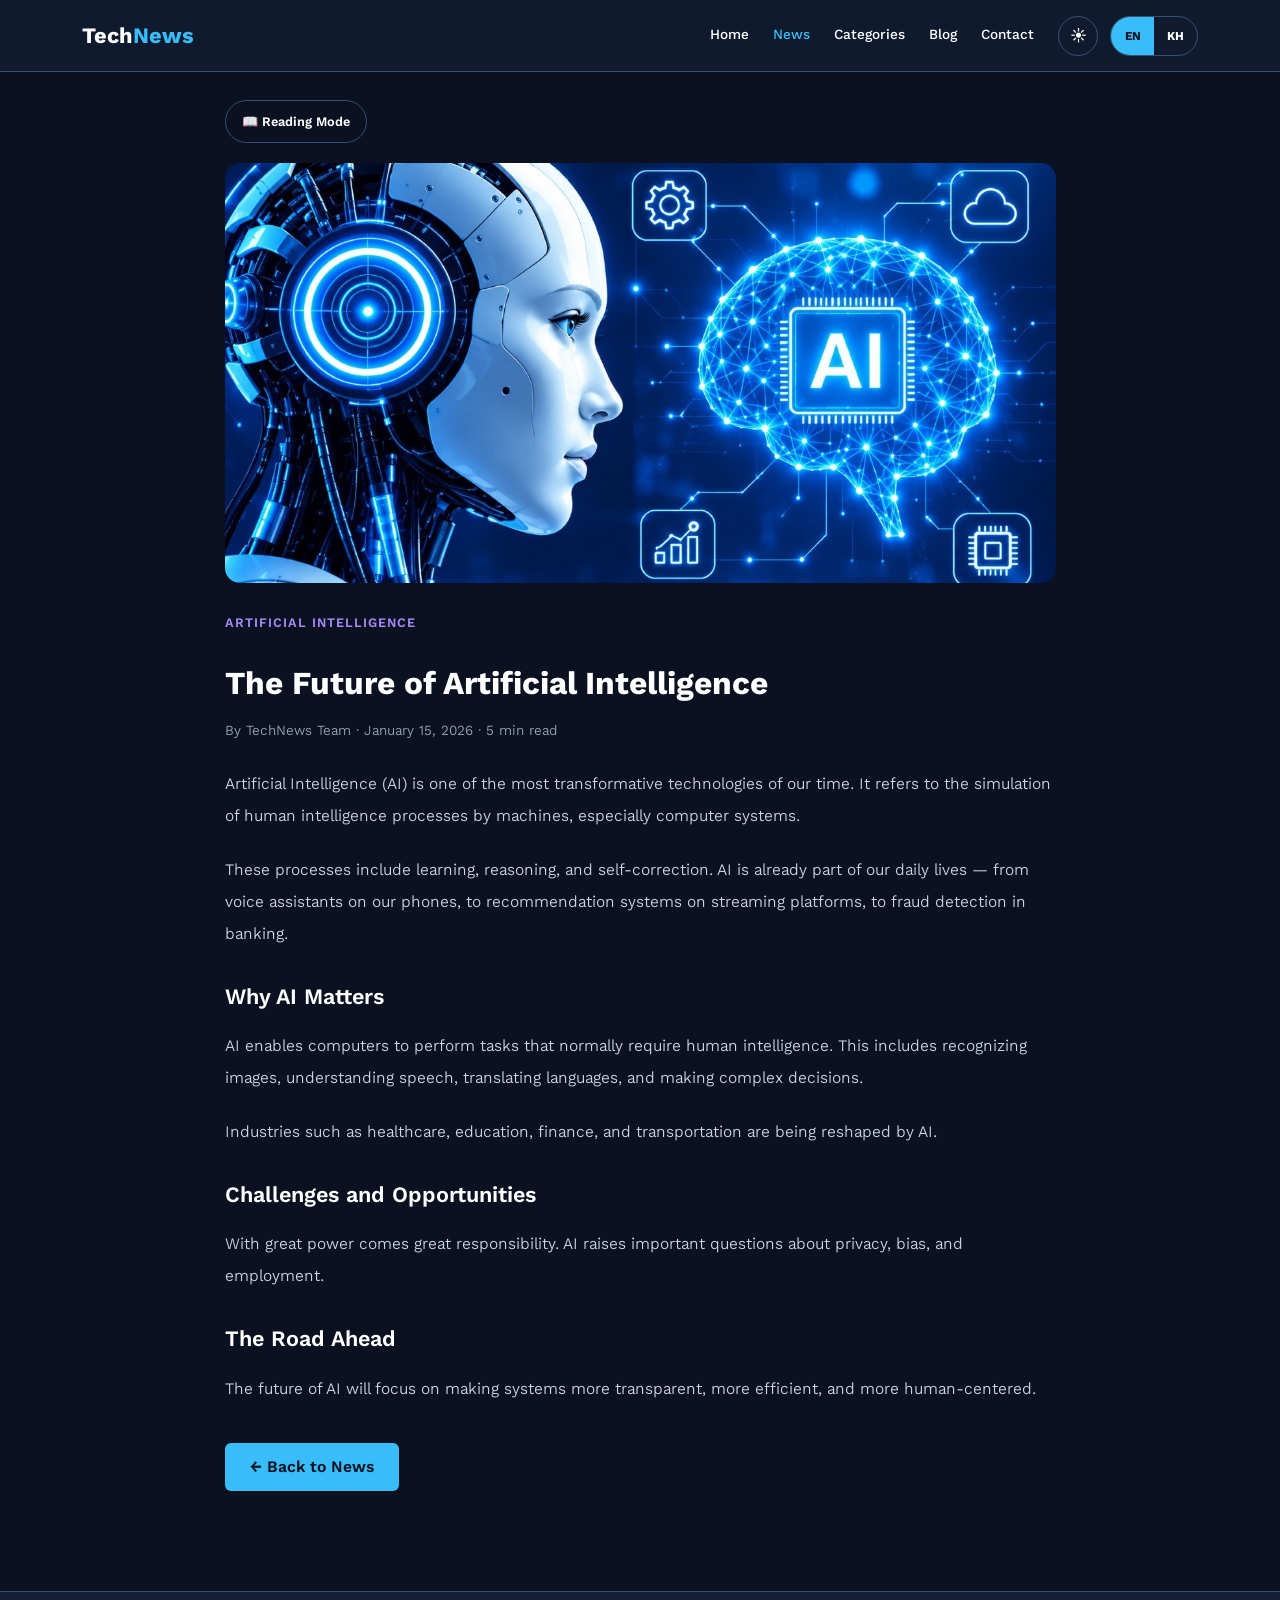
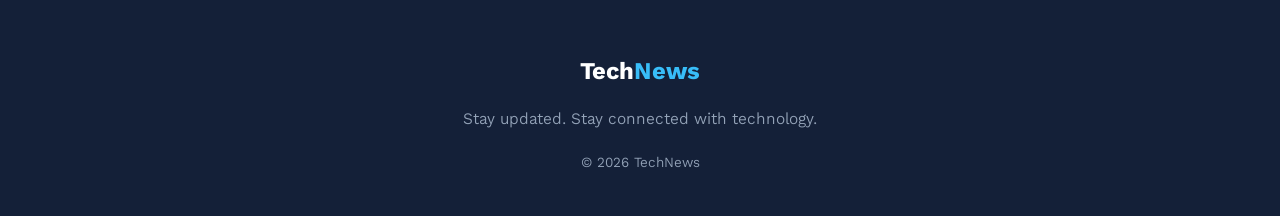
==== article.html @ d39707a6 "Add files via upload" ====
<!DOCTYPE html>
<html lang="en">

<head>
    <meta charset="UTF-8">
    <meta name="viewport" content="width=device-width, initial-scale=1.0">
    <title>TechNews - Article</title>

    <link href="https://cdn.jsdelivr.net/npm/bootstrap@5.3.3/dist/css/bootstrap.min.css" rel="stylesheet">

    <link rel="preconnect" href="https://fonts.googleapis.com">
    <link rel="preconnect" href="https://fonts.gstatic.com" crossorigin>
    <link 
        href="https://fonts.googleapis.com/css2?family=Inter:wght@400;500;600;700&family=Poppins:wght@300;400;500;600;700&family=Kantumruy+Pro:wght@400;500;600;700&display=swap"
        rel="stylesheet">

    <link rel="stylesheet" href="css/style.css">
</head>

<body>
    <script>
        (function () {
            try {
                if (localStorage.getItem("techpulse-theme") !== "light") {
                    document.body.classList.add("dark-mode");
                }
                var lang = localStorage.getItem("techpulse-lang") || "en";
                document.documentElement.lang = lang === "kh" ? "km" : "en";
                document.addEventListener("DOMContentLoaded", function () {
                    document.querySelectorAll("[data-en]").forEach(function (el) {
                        var t = lang === "kh" ? el.getAttribute("data-kh") : el.getAttribute("data-en");
                        if (t) el.textContent = t;
                    });
                    document.querySelectorAll(".lang-btn").forEach(function (btn) {
                        btn.classList.toggle("active", btn.getAttribute("data-lang") === lang);
                    });
                });
            } catch (e) {}
        })();
    </script>
<header>
        <nav class="navbar navbar-expand-lg navbar-dark fixed-top">
            <div class="container">
                <a class="navbar-brand" href="home%20page.html">Tech<span>News</span></a>
                <button class="navbar-toggler" type="button" data-bs-toggle="collapse" data-bs-target="#navbarNav">
                    <span class="navbar-toggler-icon"></span>
                </button>
                <div class="collapse navbar-collapse" id="navbarNav">
                    <ul class="navbar-nav ms-auto">
                        <li class="nav-item"><a class="nav-link" data-page="index" href="home%20page.html"><span data-en="Home"
                                    data-kh="ទំព័រដើម">Home</span></a></li>
                        <li class="nav-item"><a class="nav-link" data-page="news" href="news-page.html"><span data-en="News"
                                    data-kh="ព័ត៌មាន">News</span></a></li>
                        <li class="nav-item"><a class="nav-link" data-page="categories" href="categories-page.html"><span data-en="Categories"
                                    data-kh="ប្រភេទ">Categories</span></a></li>
                        <li class="nav-item"><a class="nav-link" data-page="blog" href="blog.html"><span data-en="Blog"
                                    data-kh="ប្លុក">Blog</span></a></li>
                        <li class="nav-item"><a class="nav-link" data-page="contact" href="contact-page.html"><span data-en="Contact"
                                    data-kh="ទំនាក់ទំនង">Contact</span></a></li>
                    </ul>
                    <button id="darkModeBtn" class="btn btn-outline-light ms-lg-3">🌙</button>
                    <div class="lang-toggle ms-lg-2" id="langToggle" role="group">
                        <button type="button" class="lang-btn" data-lang="en">EN</button>
                        <button type="button" class="lang-btn" data-lang="kh">KH</button>
                    </div>
                </div>
            </div>
        </nav>
    </header>

    <main>
        <section class="section page-section">
            <div class="container">
                <div class="row justify-content-center">
                    <div class="col-lg-9">

                        <button id="readingModeBtn" class="reading-mode-btn" type="button" data-en="📖 Reading Mode"
                            data-kh="📖 របៀបអាន">📖 Reading Mode</button>

                        <img id="articleImg" src="img/ai.png" alt="Article" class="article-img">

                        <span id="articleCategory" class="category">ARTIFICIAL INTELLIGENCE</span>

                        <h1 id="articleTitle" class="article-title">The Future of Artificial Intelligence</h1>

                        <p id="articleMeta" class="article-meta">By TechNews Team · January 2026 · 5 min read</p>

                        <div id="articleBody">
                            <p data-en="Loading article..." data-kh="កំពុងផ្ទុកអត្ថបទ...">Loading article...</p>
                        </div>

                        <a href="news-page.html" class="btn btn-primary mt-3" data-en="← Back to News"
                            data-kh="← ត្រឡប់ទៅព័ត៌មាន">← Back to News</a>

                    </div>
                </div>
            </div>
        </section>
    </main>

    <footer>
        <div class="container text-center">
            <h3 class="footer-logo">Tech<span>News</span></h3>
            <p><span data-en="Stay updated. Stay connected with technology."
                    data-kh="ទទួលព័ត៌មានថ្មីៗ។ ភ្ជាប់ទំនាក់ទំនងជាមួយបច្ចេកវិទ្យា។">Stay updated. Stay connected with
                    technology.</span></p>
            <p class="copyright"><span data-en="© 2026 TechNews" data-kh="© 2026 TechNews">© 2026 TechNews</span></p>
        </div>
    </footer>

    <script src="https://cdn.jsdelivr.net/npm/bootstrap@5.3.3/dist/js/bootstrap.bundle.min.js"></script>
    <script src="JS/script.js"></script>

    <script>
        const articles = {
            en: {
                ai: {
                    img: "img/ai.png",
                    category: "ARTIFICIAL INTELLIGENCE",
                    title: "The Future of Artificial Intelligence",
                    meta: "By TechNews Team · January 15, 2026 · 5 min read",
                    body: `
                <p>Artificial Intelligence (AI) is one of the most transformative technologies of our time. It refers to the simulation of human intelligence processes by machines, especially computer systems.</p>
                <p>These processes include learning, reasoning, and self-correction. AI is already part of our daily lives — from voice assistants on our phones, to recommendation systems on streaming platforms, to fraud detection in banking.</p>
                <h2>Why AI Matters</h2>
                <p>AI enables computers to perform tasks that normally require human intelligence. This includes recognizing images, understanding speech, translating languages, and making complex decisions.</p>
                <p>Industries such as healthcare, education, finance, and transportation are being reshaped by AI.</p>
                <h2>Challenges and Opportunities</h2>
                <p>With great power comes great responsibility. AI raises important questions about privacy, bias, and employment.</p>
                <h2>The Road Ahead</h2>
                <p>The future of AI will focus on making systems more transparent, more efficient, and more human-centered.</p>
            `
                },
                "ai-ml": {
                    img: "img/ai-robot.png",
                    category: "ARTIFICIAL INTELLIGENCE",
                    title: "Machine Learning Explained",
                    meta: "By TechNews Team · January 14, 2026 · 6 min read",
                    body: `
                <p>Machine Learning (ML) is a subset of AI that allows computers to learn from data without being explicitly programmed.</p>
                <h2>Types of Machine Learning</h2>
                <p><strong>Supervised Learning:</strong> The model is trained on labeled data.</p>
                <p><strong>Unsupervised Learning:</strong> The model finds patterns in unlabeled data.</p>
                <p><strong>Reinforcement Learning:</strong> The model learns by trial and error.</p>
                <h2>Real-World Applications</h2>
                <p>Netflix uses ML to recommend movies. Banks use it to detect fraud. Hospitals use it to analyze medical images.</p>
                <h2>The Future of Machine Learning</h2>
                <p>As data grows and computing power increases, machine learning will become even more powerful.</p>
            `
                },
                mobile: {
                    img: "img/smartphone.png",
                    category: "MOBILE TECHNOLOGY",
                    title: "New Trends in Smartphone Technology",
                    meta: "By TechNews Team · January 12, 2026 · 4 min read",
                    body: `
                <p>Smartphones have become an essential part of modern life. Every year, manufacturers introduce new features that change the way we communicate.</p>
                <h2>Camera Innovation</h2>
                <p>Modern smartphones now feature multi-lens cameras with computational photography.</p>
                <h2>Battery and Charging</h2>
                <p>Fast charging can now fill a phone to 50% in just 15 minutes.</p>
                <h2>Display Technology</h2>
                <p>Modern smartphones use OLED displays with high refresh rates for smoother scrolling.</p>
                <h2>What's Next for Smartphones?</h2>
                <p>The future of smartphones will focus on AI integration and new form factors.</p>
            `
                },
                "mobile-5g": {
                    img: "img/mobile-5g.png",
                    category: "MOBILE TECHNOLOGY",
                    title: "The Rise of 5G Connectivity",
                    meta: "By TechNews Team · January 11, 2026 · 5 min read",
                    body: `
                <p>5G is the fifth generation of mobile network technology. It promises faster speeds and lower latency.</p>
                <h2>How 5G Works</h2>
                <p>5G uses higher frequency radio waves than 4G, allowing more data to be transmitted faster.</p>
                <h2>Speed Comparison</h2>
                <p>5G can reach speeds up to 100 times faster than 4G.</p>
                <h2>Impact on Society</h2>
                <p>5G will enable autonomous vehicles, smart cities, and remote surgery.</p>
                <h2>Challenges and Future</h2>
                <p>Building 5G infrastructure is expensive, but coverage will continue to expand.</p>
            `
                },
                computers: {
                    img: "img/laptop.png",
                    category: "COMPUTERS",
                    title: "How Modern Computers Are Evolving",
                    meta: "By TechNews Team · January 10, 2026 · 6 min read",
                    body: `
                <p>Computers have come a long way since the first electronic machines. Today's computers are faster, smaller, and more powerful.</p>
                <h2>The Rise of Portable Computing</h2>
                <p>Ultrabooks, 2-in-1 devices, and tablets are becoming more popular.</p>
                <h2>Processors and Performance</h2>
                <p>Modern processors from Intel, AMD, and Apple are pushing the boundaries of performance.</p>
                <h2>Storage and Memory</h2>
                <p>Solid-state drives (SSDs) have replaced traditional hard drives in most computers.</p>
                <h2>The Future of Computers</h2>
                <p>We can expect more powerful ARM-based processors and better cloud integration.</p>
            `
                },
                programming: {
                    img: "img/computer-code.png",
                    category: "COMPUTERS",
                    title: "Programming Languages in 2026",
                    meta: "By TechNews Team · January 9, 2026 · 7 min read",
                    body: `
                <p>Programming languages are the foundation of all software. In 2026, developers have more choices than ever.</p>
                <h2>Python</h2>
                <p>Python remains the most popular language for AI, machine learning, and data science.</p>
                <h2>JavaScript</h2>
                <p>JavaScript powers the modern web, used both on the frontend and backend.</p>
                <h2>TypeScript</h2>
                <p>TypeScript adds static typing to JavaScript, helping developers catch errors early.</p>
                <h2>Rust and Go</h2>
                <p>Rust and Go are becoming popular for building fast, safe, and concurrent systems.</p>
                <h2>Which Language Should You Learn?</h2>
                <p>Start with Python if you are interested in AI. Choose JavaScript for web development.</p>
            `
                },
                security: {
                    img: "img/cybersecurity.png",
                    category: "CYBERSECURITY",
                    title: "Why Cybersecurity Is Important",
                    meta: "By TechNews Team · January 8, 2026 · 5 min read",
                    body: `
                <p>In today's digital world, cybersecurity is more important than ever. Every day, millions of cyber attacks target individuals and businesses.</p>
                <h2>Common Types of Cyber Threats</h2>
                <p><strong>Phishing:</strong> Emails that trick users into revealing passwords.</p>
                <p><strong>Ransomware:</strong> Malicious software that locks files until payment is made.</p>
                <p><strong>Malware:</strong> Software designed to damage or gain unauthorized access.</p>
                <h2>Simple Ways to Stay Safe Online</h2>
                <p><strong>Use strong passwords:</strong> Create unique passwords for each account.</p>
                <p><strong>Enable two-factor authentication:</strong> This adds an extra layer of security.</p>
                <p><strong>Keep software updated:</strong> Updates often include security patches.</p>
                <h2>The Bottom Line</h2>
                <p>By following these simple habits, you can significantly reduce your risk of cybercrime.</p>
            `
                },
                "security-privacy": {
                    img: "img/security-lock.png",
                    category: "CYBERSECURITY",
                    title: "Protecting Your Online Privacy",
                    meta: "By TechNews Team · January 7, 2026 · 6 min read",
                    body: `
                <p>Your personal information is valuable. Every time you go online, data about your activity is collected.</p>
                <h2>Use a VPN</h2>
                <p>A Virtual Private Network encrypts your internet traffic and hides your IP address.</p>
                <h2>Review Privacy Settings</h2>
                <p>Take time to review the privacy settings on your social media accounts and apps.</p>
                <h2>Use Strong, Unique Passwords</h2>
                <p>Never reuse passwords across multiple sites. Use a password manager.</p>
                <h2>Be Careful with Apps</h2>
                <p>Before installing an app, check what permissions it requests.</p>
                <h2>Stay Informed</h2>
                <p>Cybersecurity threats evolve constantly. Stay informed about new risks.</p>
            `
                }
            },
            kh: {
                ai: {
                    img: "img/ai.png",
                    category: "បញ្ញាសិប្បនិម្មិត",
                    title: "អនាគតនៃបញ្ញាសិប្បនិម្មិត",
                    meta: "ដោយក្រុម TechNews · មករា 15, 2026 · អាន 5 នាទី",
                    body: `
                <p>បញ្ញាសិប្បនិម្មិត (AI) គឺជាបច្ចេកវិទ្យាដ៏មានឥទ្ធិពលបំផុតមួយនៃសម័យរបស់យើង។ វាសំដៅលើការក្លែងធ្វើដំណើរការបញ្ញារបស់មនុស្សដោយម៉ាស៊ីន។</p>
                <p>ដំណើរការទាំងនេះរួមមានការរៀនសូត្រ ការវែកញែក និងការកែតម្រូវខ្លួនឯង។ AI គឺជាផ្នែកនៃជីវិតប្រចាំថ្ងៃរបស់យើងរួចទៅហើយ។</p>
                <h2>ហេតុអ្វី AI សំខាន់</h2>
                <p>AI អនុញ្ញាតឱ្យកុំព្យូទ័របំពេញភារកិច្ចដែលជាធម្មតាត្រូវការបញ្ញារបស់មនុស្ស។</p>
                <p>ឧស្សាហកម្មដូចជាសុខាភិបាល ការអប់រំ ហិរញ្ញវត្ថុ និងការដឹកជញ្ជូន កំពុងត្រូវបានផ្លាស់ប្តូរដោយ AI។</p>
                <h2>បញ្ហាប្រឈម និងឱកាស</h2>
                <p>ជាមួយនឹងអំណាចដ៏អស្ចារ្យ មកជាមួយនឹងការទទួលខុសត្រូវដ៏អស្ចារ្យ។ AI បង្កើតសំណួរអំពីឯកជនភាព និងការងារ។</p>
                <h2>ផ្លូវទៅមុខ</h2>
                <p>អនាគតនៃ AI នឹងផ្តោតលើការធ្វើឱ្យប្រព័ន្ធមានតម្លាភាព និងផ្តោតលើមនុស្ស។</p>
            `
                },
                "ai-ml": {
                    img: "img/ai-robot.png",
                    category: "បញ្ញាសិប្បនិម្មិត",
                    title: "ការពន្យល់អំពីការរៀនរបស់ម៉ាស៊ីន",
                    meta: "ដោយក្រុម TechNews · មករា 14, 2026 · អាន 6 នាទី",
                    body: `
                <p>ការរៀនរបស់ម៉ាស៊ីន (ML) គឺជាផ្នែកមួយនៃ AI ដែលអនុញ្ញាតឱ្យកុំព្យូទ័ររៀនពីទិន្នន័យដោយមិនចាំបាច់សរសេរកម្មវិធីច្បាស់លាស់។</p>
                <h2>ប្រភេទនៃការរៀនរបស់ម៉ាស៊ីន</h2>
                <p><strong>ការរៀនដោយគ្រូ:</strong> គំរូត្រូវបានបង្វឹកលើទិន្នន័យដែលមានស្លាក។</p>
                <p><strong>ការរៀនដោយគ្មានគ្រូ:</strong> គំរូរកឃើញគំរូក្នុងទិន្នន័យដែលគ្មានស្លាក។</p>
                <p><strong>ការរៀនដោយការពង្រឹង:</strong> គំរូរៀនដោយសាកល្បង និងកំហុស។</p>
                <h2>ការអនុវត្តជាក់ស្តែង</h2>
                <p>Netflix ប្រើ ML ដើម្បីណែនាំខ្សែភាពយន្ត។ ធនាគារប្រើវាដើម្បីរកឃើញការឆបោក។ មន្ទីរពេទ្យប្រើវាដើម្បីវិភាគរូបភាពវេជ្ជសាស្ត្រ។</p>
                <h2>អនាគតនៃការរៀនរបស់ម៉ាស៊ីន</h2>
                <p>នៅពេលទិន្នន័យកើនឡើង និងថាមពលកុំព្យូទ័រកើនឡើង ការរៀនរបស់ម៉ាស៊ីននឹងកាន់តែមានឥទ្ធិពល។</p>
            `
                },
                mobile: {
                    img: "img/smartphone.png",
                    category: "បច្ចេកវិទ្យាទូរស័ព្ទ",
                    title: "និន្នាការថ្មីក្នុងបច្ចេកវិទ្យាទូរស័ព្ទ",
                    meta: "ដោយក្រុម TechNews · មករា 12, 2026 · អាន 4 នាទី",
                    body: `
                <p>ទូរស័ព្ទបានក្លាយជាផ្នែកដ៏សំខាន់នៃជីវិតទំនើប។ ជារៀងរាល់ឆ្នាំ ក្រុមហ៊ុនផលិតបង្ហាញមុខងារថ្មីៗ។</p>
                <h2>ការច្នៃប្រឌិតកាមេរ៉ា</h2>
                <p>ទូរស័ព្ទទំនើបមានកាមេរ៉ាពហុកែវជាមួយការថតរូបបែបគណនា។</p>
                <h2>ថ្ម និងការសាកថ្ម</h2>
                <p>ការសាកថ្មលឿនអាចបំពេញថ្មដល់ 50% ក្នុងរយៈពេលត្រឹមតែ 15 នាទី។</p>
                <h2>បច្ចេកវិទ្យាអេក្រង់</h2>
                <p>ទូរស័ព្ទទំនើបប្រើអេក្រង់ OLED ជាមួយអត្រាធ្វើឱ្យស្រស់ខ្ពស់។</p>
                <h2>អ្វីទៀតសម្រាប់ទូរស័ព្ទ?</h2>
                <p>អនាគតនៃទូរស័ព្ទនឹងផ្តោតលើការរួមបញ្ចូល AI និងទម្រង់ថ្មី។</p>
            `
                },
                "mobile-5g": {
                    img: "img/mobile-5g.png",
                    category: "បច្ចេកវិទ្យាទូរស័ព្ទ",
                    title: "ការកើនឡើងនៃការតភ្ជាប់ 5G",
                    meta: "ដោយក្រុម TechNews · មករា 11, 2026 · អាន 5 នាទី",
                    body: `
                <p>5G គឺជាជំនាន់ទីប្រាំនៃបច្ចេកវិទ្យាបណ្តាញទូរស័ព្ទ។ វាសន្យាល្បឿនលឿនជាង និងការយឺតយ៉ាវទាបជាង។</p>
                <h2>របៀបដែល 5G ដំណើរការ</h2>
                <p>5G ប្រើរលកវិទ្យុដែលមានប្រេកង់ខ្ពស់ជាង 4G។</p>
                <h2>ការប្រៀបធៀបល្បឿន</h2>
                <p>5G អាចឈានដល់ល្បឿនលឿនជាង 4G ដល់ទៅ 100 ដង។</p>
                <h2>ផលប៉ះពាល់លើសង្គម</h2>
                <p>5G នឹងបើកដំណើរការបច្ចេកវិទ្យាថ្មីៗដូចជារថយន្តស្វ័យប្រវត្តិ និងទីក្រុងឆ្លាតវៃ។</p>
                <h2>បញ្ហាប្រឈម និងអនាគត</h2>
                <p>ការសាងសង់ហេដ្ឋារចនាសម្ព័ន្ធ 5G មានតម្លៃថ្លៃ ប៉ុន្តែការគ្របដណ្តប់នឹងបន្តពង្រីក។</p>
            `
                },
                computers: {
                    img: "img/laptop.png",
                    category: "កុំព្យូទ័រ",
                    title: "របៀបដែលកុំព្យូទ័រទំនើបកំពុងវិវត្ត",
                    meta: "ដោយក្រុម TechNews · មករា 10, 2026 · អាន 6 នាទី",
                    body: `
                <p>កុំព្យូទ័របានវិវត្តយ៉ាងខ្លាំងចាប់តាំងពីម៉ាស៊ីនអេឡិចត្រូនិចដំបូង។ កុំព្យូទ័រសព្វថ្ងៃលឿនជាង តូចជាង និងមានឥទ្ធិពលជាង។</p>
                <h2>ការកើនឡើងនៃកុំព្យូទ័រចល័ត</h2>
                <p>Ultrabooks ឧបករណ៍ 2-in-1 និង tablet កំពុងពេញនិយមជាង។</p>
                <h2>ដំណើរការ និងប្រសិទ្ធភាព</h2>
                <p>ដំណើរការទំនើបពី Intel, AMD និង Apple កំពុងជំរុញព្រំដែននៃប្រសិទ្ធភាព។</p>
                <h2>ឧបករណ៍ផ្ទុក និងអង្គចងចាំ</h2>
                <p>SSD បានជំនួសដ្រាយរឹងប្រពៃណីនៅក្នុងកុំព្យូទ័រទំនើបភាគច្រើន។</p>
                <h2>អនាគតនៃកុំព្យូទ័រ</h2>
                <p>យើងអាចរំពឹងថានឹងឃើញដំណើរការ ARM ដែលមានឥទ្ធិពលជាង និងការរួមបញ្ចូល cloud កាន់តែប្រសើរ។</p>
            `
                },
                programming: {
                    img: "img/computer-code.png",
                    category: "កុំព្យូទ័រ",
                    title: "ភាសាសរសេរកម្មវិធីក្នុងឆ្នាំ 2026",
                    meta: "ដោយក្រុម TechNews · មករា 9, 2026 · អាន 7 នាទី",
                    body: `
                <p>ភាសាសរសេរកម្មវិធីគឺជាគ្រឹះនៃកម្មវិធីទាំងអស់។ ក្នុងឆ្នាំ 2026 អ្នកអភិវឌ្ឍន៍មានជម្រើសច្រើនជាងពេលណាៗទាំងអស់។</p>
                <h2>Python</h2>
                <p>Python នៅតែជាភាសាពេញនិយមបំផុតសម្រាប់ AI ការរៀនរបស់ម៉ាស៊ីន និងវិទ្យាសាស្ត្រទិន្នន័យ។</p>
                <h2>JavaScript</h2>
                <p>JavaScript គ្រប់គ្រងគេហទំព័រទំនើប ដោយប្រើទាំង frontend និង backend។</p>
                <h2>TypeScript</h2>
                <p>TypeScript បន្ថែមការវាយអក្សរឋិតិវន្តទៅ JavaScript ដោយជួយអ្នកអភិវឌ្ឍន៍ចាប់កំហុសបានលឿន។</p>
                <h2>Rust និង Go</h2>
                <p>Rust និង Go កំពុងពេញនិយមសម្រាប់ការសាងសង់ប្រព័ន្ធលឿន សុវត្ថិភាព និងព្រមព្រៀងគ្នា។</p>
                <h2>តើអ្នកគួររៀនភាសាណា?</h2>
                <p>ចាប់ផ្តើមជាមួយ Python ប្រសិនបើអ្នកចាប់អារម្មណ៍លើ AI។ ជ្រើស JavaScript សម្រាប់ការអភិវឌ្ឍន៍គេហទំព័រ។</p>
            `
                },
                security: {
                    img: "img/cybersecurity.png",
                    category: "សន្តិសុខអនឡាញ",
                    title: "ហេតុអ្វីបានជាសន្តិសុខអនឡាញសំខាន់",
                    meta: "ដោយក្រុម TechNews · មករា 8, 2026 · អាន 5 នាទី",
                    body: `
                <p>នៅក្នុងពិភពឌីជីថលសព្វថ្ងៃ សន្តិសុខអនឡាញសំខាន់ជាងពេលណាៗទាំងអស់។ ជារៀងរាល់ថ្ងៃ ការវាយប្រហារតាមអ៊ីនធឺណិតរាប់លានប្រភេទកំពុងកើតឡើង។</p>
                <h2>ប្រភេទនៃការគំរាមកំហែងអនឡាញ</h2>
                <p><strong>Phishing:</strong> អ៊ីមែលដែលបញ្ឆោតអ្នកប្រើប្រាស់ឱ្យបង្ហាញពាក្យសម្ងាត់។</p>
                <p><strong>Ransomware:</strong> កម្មវិធីព្យាបាទដែលចាក់សោឯកសាររហូតដល់មានការបង់ប្រាក់។</p>
                <p><strong>Malware:</strong> កម្មវិធីដែលរចនាឡើងដើម្បីបំផ្លាញ ឬចូលប្រើដោយគ្មានការអនុញ្ញាត។</p>
                <h2>វិធីសាមញ្ញក្នុងការរក្សាសុវត្ថិភាព</h2>
                <p><strong>ប្រើពាក្យសម្ងាត់រឹងមាំ:</strong> បង្កើតពាក្យសម្ងាត់ពិសេសសម្រាប់គណនីនីមួយៗ។</p>
                <p><strong>បើកការផ្ទៀងផ្ទាត់ពីរជាន់:</strong> នេះបន្ថែមស្រទាប់សុវត្ថិភាពបន្ថែម។</p>
                <p><strong>ធ្វើបច្ចុប្បន្នភាពកម្មវិធី:</strong> ការធ្វើបច្ចុប្បន្នភាពជាញឹកញាប់រួមមានបំណះសុវត្ថិភាព។</p>
                <h2>សេចក្តីសន្និដ្ឋាន</h2>
                <p>ដោយអនុវត្តតាមទម្លាប់សាមញ្ញទាំងនេះ អ្នកអាចកាត់បន្ថយហានិភ័យនៃឧក្រិដ្ឋកម្មអនឡាញបានយ៉ាងច្រើន។</p>
            `
                },
                "security-privacy": {
                    img: "img/security-lock.png",
                    category: "សន្តិសុខអនឡាញ",
                    title: "ការការពារឯកជនភាពអនឡាញរបស់អ្នក",
                    meta: "ដោយក្រុម TechNews · មករា 7, 2026 · អាន 6 នាទី",
                    body: `
                <p>ព័ត៌មានផ្ទាល់ខ្លួនរបស់អ្នកមានតម្លៃ។ រាល់ពេលអ្នកចូលអនឡាញ ទិន្នន័យអំពីសកម្មភាពរបស់អ្នកត្រូវបានប្រមូល។</p>
                <h2>ប្រើ VPN</h2>
                <p>VPN អ៊ិនគ្រីបចរាចរណ៍អ៊ីនធឺណិតរបស់អ្នក និងលាក់អាសយដ្ឋាន IP របស់អ្នក។</p>
                <h2>ពិនិត្យការកំណត់ឯកជនភាព</h2>
                <p>ចំណាយពេលពិនិត្យការកំណត់ឯកជនភាពនៅលើគណនីបណ្តាញសង្គម និងកម្មវិធីរបស់អ្នក។</p>
                <h2>ប្រើពាក្យសម្ងាត់រឹងមាំ និងពិសេស</h2>
                <p>កុំប្រើពាក្យសម្ងាត់ដដែលៗនៅលើគេហទំព័រច្រើន។ ប្រើកម្មវិធីគ្រប់គ្រងពាក្យសម្ងាត់។</p>
                <h2>ប្រយ័ត្នជាមួយកម្មវិធី</h2>
                <p>មុនពេលដំឡើងកម្មវិធី សូមពិនិត្យមើលថាតើវាស្នើសុំការអនុញ្ញាតអ្វីខ្លះ។</p>
                <h2>រក្សាព័ត៌មានឱ្យទាន់សម័យ</h2>
                <p>ការគំរាមកំហែងអនឡាញវិវត្តជាប្រចាំ។ រក្សាព័ត៌មានអំពីហានិភ័យថ្មីៗ។</p>
            `
                }
            }
        };

        const params = new URLSearchParams(window.location.search);
        const id = params.get("id") || "ai";

        function loadArticle() {
            const lang = localStorage.getItem("techpulse-lang") || "en";
            const langArticles = articles[lang] || articles["en"];
            const article = langArticles[id] || langArticles["ai"];

            document.getElementById("articleImg").src = article.img;
            document.getElementById("articleImg").alt = article.title;
            document.getElementById("articleCategory").textContent = article.category;
            document.getElementById("articleTitle").textContent = article.title;
            document.getElementById("articleMeta").textContent = article.meta;
            document.getElementById("articleBody").innerHTML = article.body;

            document.title = "TechNews - " + article.title;
        }

        loadArticle();

        document.querySelectorAll(".lang-btn").forEach((btn) => {
            btn.addEventListener("click", () => {
                setTimeout(loadArticle, 50);
            });
        });
    </script>

</body>

</html>
---- css/style.css ----
:root {
    --bg-body: #f8fafc;
    --bg-nav: #ffffff;
    --bg-section-alt: #eef2f8;
    --bg-card: #ffffff;
    --bg-card-hover: #f1f5fb;

    --text-heading: #0f172a;
    --text-body: #334155;
    --text-muted: #64748b;

    --accent: #2563eb;
    --accent-strong: #1d4ed8;

    --secondary: #7c3aed;
    --secondary-strong: #6d28d9;

    --border: #dce3ee;

    --on-accent: #ffffff;

    --hero-text: #0f172a;
    --hero-accent: #2563eb;
    --hero-subtext: #334155;
    --stat-number: #0f172a;
    --stat-accent: #2563eb;
    --stat-label: #64748b;

    --header-height: 72px;
}

body.dark-mode {
    --bg-body: #0b1120;
    --bg-nav: #101a2e;
    --bg-section-alt: #142038;
    --bg-card: #203452;
    --bg-card-hover: #294263;

    --text-heading: #ffffff;
    --text-body: #cbd5e1;
    --text-muted: #94a3b8;

    --accent: #38bdf8;
    --accent-strong: #7dd3fc;

    --secondary: #a78bfa;
    --secondary-strong: #c4b5fd;

    --border: #385070;

    --on-accent: #0b1120;

    --hero-text: #ffffff;
    --hero-accent: #3b82f6;
    --hero-subtext: #cbd5e1;
    --stat-number: #ffffff;
    --stat-accent: #3b82f6;
    --stat-label: #94a3b8;
}

* {
    margin: 0;
    padding: 0;
    box-sizing: border-box;
}

html {
    scroll-behavior: smooth;
    overflow-y: scroll;
}

body {
    font-family: 'Kantumruy Pro', 'Inter', sans-serif;
    background: var(--bg-body);
    color: var(--text-body);
    line-height: 1.8;
}

h1, h2, h3, h4, h5, h6,
.navbar-brand,
.section-title h2,
.about-title,
.article-title,
.footer-logo,
.blog-title,
.blog-body h2,
.interactive-title {
    font-family: 'Kantumruy Pro', 'Poppins', sans-serif;
    line-height: 1.6;
}

a {
    text-decoration: none;
}

section {
    overflow: hidden;
}

/* ===== FIXED HEADER — same height on EVERY page ===== */
.navbar {
    background: var(--bg-nav);
    border-bottom: 1px solid var(--border);
    height: var(--header-height) !important;
    min-height: var(--header-height) !important;
    max-height: var(--header-height) !important;
    padding: 0 !important;
    margin: 0 !important;
    top: 0;
    left: 0;
    right: 0;
    width: 100%;
    z-index: 1030;
    display: flex !important;
    align-items: center !important;
}

.navbar > .container {
    height: var(--header-height) !important;
    min-height: var(--header-height) !important;
    max-height: var(--header-height) !important;
    display: flex !important;
    align-items: center !important;
    flex-wrap: nowrap !important;
    padding-top: 0 !important;
    padding-bottom: 0 !important;
}

.navbar-brand {
    font-size: 22px;
    font-weight: 700;
    color: var(--text-heading) !important;
    font-family: 'Kantumruy Pro', 'Poppins', sans-serif;
    line-height: 1 !important;
    margin: 0 !important;
    padding: 0 !important;
    white-space: nowrap;
    flex-shrink: 0;
}

.navbar-brand span,
.footer-logo span {
    color: var(--accent);
}

.navbar-toggler {
    border: 1px solid var(--border);
    padding: 4px 8px;
    height: 38px;
    width: 42px;
    margin: 0 !important;
    display: flex;
    align-items: center;
    justify-content: center;
    flex-shrink: 0;
}

.navbar-toggler:focus {
    box-shadow: none;
}

.navbar-toggler-icon {
    filter: invert(1) brightness(0.3);
    width: 1.1em;
    height: 1.1em;
}

body.dark-mode .navbar-toggler-icon {
    filter: none;
}

@media (min-width: 992px) {
    .navbar-collapse {
        display: flex !important;
        flex-grow: 1;
        align-items: center !important;
        height: var(--header-height) !important;
        overflow: hidden;
    }

    .navbar-nav {
        display: flex !important;
        flex-direction: row !important;
        align-items: center !important;
        height: 100%;
        margin: 0;
    }

    .navbar-nav .nav-item {
        display: flex;
        align-items: center;
        height: 100%;
    }

    .navbar-nav .nav-link {
        display: flex !important;
        align-items: center !important;
        height: 100% !important;
        color: var(--text-heading) !important;
        margin: 0 !important;
        padding: 0 12px !important;
        line-height: 1.2 !important;
        white-space: nowrap !important;
        font-size: 14px !important;
        font-weight: 500;
        transition: color 0.2s ease;
    }

    .navbar-nav .nav-link:hover,
    .navbar-nav .nav-link.active {
        color: var(--accent) !important;
    }

    .navbar-collapse > #darkModeBtn,
    .navbar-collapse > .lang-toggle {
        margin-top: 0 !important;
        margin-bottom: 0 !important;
        margin-left: 12px !important;
        flex-shrink: 0;
    }
}

.page-section {
    padding-top: calc(var(--header-height) + 40px);
}

.hero {
    min-height: 100vh;
    display: flex;
    align-items: center;
    justify-content: center;
    text-align: center;
    padding-top: var(--header-height);

    background:
        linear-gradient(rgba(248, 250, 252, 0.92),
            rgba(248, 250, 252, 0.97)),
        url("../img/ai.png");

    background-size: cover;
    background-position: center;
}

body.dark-mode .hero {
    background:
        linear-gradient(rgba(11, 17, 32, 0.92),
            rgba(11, 17, 32, 0.97)),
        url("../img/ai.png");
}

.hero-small {
    display: inline-block;
    color: var(--hero-accent);
    font-size: 12px;
    font-weight: 600;
    letter-spacing: 2px;
    text-transform: uppercase;
    border: 1px solid var(--hero-accent);
    border-radius: 999px;
    padding: 8px 18px;
    margin-bottom: 30px;
    background: transparent;
}

body.dark-mode .hero-small {
    background: rgba(56, 189, 248, 0.08);
    border-color: rgba(56, 189, 248, 0.4);
    color: #38bdf8;
}

.hero h1 {
    font-size: 64px;
    font-weight: 700;
    line-height: 1.15;
    margin: 20px 0;
    color: var(--hero-text);
    max-width: 900px;
    margin-left: auto;
    margin-right: auto;
}

.hero h1 span:first-child {
    color: var(--hero-text);
}

.hero h1 span:last-child {
    color: var(--hero-accent);
}

.hero-text {
    max-width: 650px;
    color: var(--hero-subtext);
    font-size: 17px;
    line-height: 1.8;
    margin: 0 auto 35px auto;
}

.hero .btn-primary {
    background: var(--hero-accent);
    border: none;
    color: #ffffff;
    font-weight: 600;
    padding: 14px 32px;
    border-radius: 8px;
    margin-right: 10px;
}

.hero .btn-primary:hover {
    background: var(--accent-strong);
}

.hero .btn-outline-light {
    padding: 14px 32px;
    font-weight: 600;
    color: var(--hero-text) !important;
    border: 1px solid var(--hero-text) !important;
    border-radius: 8px;
    background: transparent;
}

body.dark-mode .hero .btn-outline-light {
    color: #ffffff !important;
    border-color: rgba(255, 255, 255, 0.3) !important;
}

.hero .btn-outline-light:hover {
    background: rgba(37, 99, 235, 0.1);
}

body.dark-mode .hero .btn-outline-light:hover {
    background: rgba(255, 255, 255, 0.1);
    border-color: #ffffff !important;
}

.hero-stats {
    display: flex;
    justify-content: center;
    gap: 0;
    margin-top: 60px;
    background: rgba(255, 255, 255, 0.9);
    border: 1px solid var(--border);
    border-radius: 16px;
    padding: 25px 40px;
    max-width: 700px;
    margin-left: auto;
    margin-right: auto;
    box-shadow: 0 4px 20px rgba(0, 0, 0, 0.05);
}

body.dark-mode .hero-stats {
    background: rgba(15, 23, 42, 0.7);
    border-color: rgba(56, 189, 248, 0.2);
    box-shadow: none;
    backdrop-filter: blur(10px);
}

.hero-stats > div {
    flex: 1;
    text-align: center;
    padding: 0 20px;
    border-right: 1px solid var(--border);
}

.hero-stats > div:last-child {
    border-right: none;
}

.hero-stats strong {
    display: block;
    font-size: 32px;
    font-weight: 700;
    color: var(--stat-number);
    margin-bottom: 5px;
}

.hero-stats strong span {
    color: var(--stat-accent);
}

.hero-stats p {
    color: var(--stat-label);
    font-size: 11px;
    font-weight: 600;
    letter-spacing: 1.5px;
    text-transform: uppercase;
    margin: 0;
}

.btn-primary {
    background: var(--accent);
    border: none;
    color: var(--on-accent);
    font-weight: 600;
    padding: 12px 25px;
}

.btn-primary:hover {
    background: var(--accent-strong);
    color: var(--on-accent);
}

.btn-outline-light {
    padding: 12px 25px;
    font-weight: 600;
    color: var(--text-heading) !important;
    border-color: var(--text-heading) !important;
}

body.dark-mode .btn-outline-light {
    border-color: var(--border) !important;
}

.section {
    padding: 100px 0;
}

.section:nth-of-type(even) {
    background: var(--bg-section-alt);
}

.section-title {
    margin-bottom: 50px;
}

.section-title p {
    color: var(--accent);
    font-size: 14px;
    font-weight: 600;
    letter-spacing: 2px;
}

.section-title h2 {
    font-size: 38px;
    font-weight: 700;
    color: var(--text-heading);
}

.news-card {
    background: var(--bg-card);
    border: 1px solid var(--border);
    border-radius: 15px;
    overflow: hidden;
    height: 100%;
    transition: transform 0.25s ease, background 0.25s ease, border-color 0.25s ease;
    display: block;
    position: relative;
    cursor: pointer;
}

.news-card:hover {
    transform: translateY(-8px);
    background: var(--bg-card-hover);
    border-color: var(--accent);
}

.news-card img {
    width: 100%;
    height: 230px;
    object-fit: cover;
    object-position: center;
    background: var(--bg-body);
}

.card-content {
    padding: 25px;
}

.category {
    color: var(--secondary);
    font-size: 13px;
    font-weight: 600;
    text-transform: uppercase;
    letter-spacing: 1px;
}

.card-content h3 {
    margin: 12px 0;
    font-size: 21px;
    color: var(--text-heading);
}

.card-content p {
    color: var(--text-muted);
    line-height: 1.7;
}

.card-content a {
    color: var(--accent);
    font-weight: 600;
    position: relative;
    z-index: 2;
}

.categories-section {
    padding: 100px 0;
    background: var(--bg-section-alt);
}

.category-box {
    background: var(--bg-card);
    border: 1px solid var(--border);
    padding: 30px 20px;
    text-align: center;
    border-radius: 15px;
    height: 100%;
    transition: transform 0.25s ease, border-color 0.25s ease;
}

.category-box:hover {
    transform: translateY(-8px);
    border-color: var(--secondary);
}

.category-image {
    width: 100%;
    height: 150px;
    object-fit: cover;
    object-position: center;
    background: var(--bg-body);
    border-radius: 10px;
    margin-bottom: 15px;
}

.category-icon {
    font-size: 40px;
    margin-bottom: 15px;
    line-height: 1;
}

.category-box h3 {
    font-size: 18px;
    margin-bottom: 15px;
    color: var(--text-heading);
}

.category-box a {
    color: var(--accent);
    font-weight: 600;
}

.about-title {
    font-size: 42px;
    margin: 15px 0 25px;
    color: var(--text-heading);
}

.about-title span:first-child {
    color: var(--text-heading);
}

.about-title span:last-child {
    color: var(--accent);
}

.about-box {
    background: var(--bg-card);
    border: 1px solid var(--border);
    border-radius: 20px;
    padding: 40px;
    display: flex;
    justify-content: space-between;
    gap: 20px;
    flex-wrap: wrap;
    box-shadow: 0 4px 20px rgba(0, 0, 0, 0.05);
}

body.dark-mode .about-box {
    box-shadow: none;
}

.about-box > div {
    text-align: center;
    flex: 1;
    min-width: 100px;
}

.about-box strong {
    display: block;
    font-size: 32px;
    font-weight: 700;
    color: var(--text-heading);
    margin-bottom: 8px;
}

.about-box strong span {
    color: var(--accent);
}

.about-box p {
    color: var(--text-muted);
    font-size: 11px;
    font-weight: 600;
    letter-spacing: 1.5px;
    text-transform: uppercase;
    margin: 0;
}

.form-label {
    color: var(--text-body);
    font-weight: 500;
    margin-bottom: 8px;
}

.form-control {
    background: var(--bg-card);
    border: 1px solid var(--border);
    color: var(--text-heading);
    padding: 12px 15px;
    border-radius: 8px;
}

.form-control:focus {
    background: var(--bg-card);
    border-color: var(--accent);
    color: var(--text-heading);
    box-shadow: 0 0 0 0.2rem rgba(56, 189, 248, 0.25);
}

.form-control::placeholder {
    color: var(--text-muted);
}

.team-chat-box {
    background: var(--bg-card);
    border: 1px solid var(--border);
    border-radius: 16px;
    padding: 30px;
    height: 100%;
}

.team-label {
    color: var(--accent);
    font-size: 11px;
    font-weight: 700;
    letter-spacing: 2px;
    text-transform: uppercase;
    margin-bottom: 10px;
}

.team-title {
    font-size: 26px;
    font-weight: 700;
    color: var(--text-heading);
    margin-bottom: 15px;
}

.team-desc {
    color: var(--text-muted);
    font-size: 14px;
    line-height: 1.7;
    margin-bottom: 25px;
}

.telegram-user {
    display: block;
    background: var(--bg-section-alt);
    border: 1px solid var(--border);
    color: var(--text-heading);
    font-size: 14px;
    font-weight: 600;
    padding: 12px 18px;
    border-radius: 8px;
    margin-bottom: 10px;
    text-decoration: none;
    transition: 0.2s;
}

.telegram-user:hover {
    background: var(--accent);
    border-color: var(--accent);
    color: var(--on-accent);
}

body.dark-mode .telegram-user {
    background: rgba(56, 189, 248, 0.08);
    border-color: rgba(56, 189, 248, 0.2);
}

body.dark-mode .telegram-user:hover {
    background: var(--accent);
    color: var(--on-accent);
}

.article-img {
    width: 100%;
    max-height: 420px;
    object-fit: cover;
    border-radius: 15px;
    margin-bottom: 25px;
}

.article-title {
    font-size: 32px;
    font-weight: 700;
    margin: 15px 0 10px;
    color: var(--text-heading);
    line-height: 1.5;
}

.article-meta {
    color: var(--text-muted);
    font-size: 14px;
    margin-bottom: 25px;
}

.article-img + .category {
    display: inline-block;
    margin-bottom: 10px;
}

#articleBody p {
    color: var(--text-body);
    line-height: 2;
    margin-bottom: 22px;
    font-size: 16px;
}

#articleBody h2 {
    font-family: 'Kantumruy Pro', 'Poppins', sans-serif;
    font-size: 22px;
    font-weight: 600;
    color: var(--text-heading);
    margin-top: 30px;
    margin-bottom: 15px;
}

html[lang="km"] .article-title {
    font-size: 30px;
}

html[lang="km"] #articleBody p {
    font-size: 17px;
    line-height: 2.1;
}

html[lang="km"] #articleBody h2 {
    font-size: 24px;
}

footer {
    background: var(--bg-section-alt);
    border-top: 1px solid var(--border);
    padding: 60px 0 25px;
    margin-top: auto;
}

.footer-logo {
    font-size: 24px;
    font-weight: 700;
    margin-bottom: 15px;
    color: var(--text-heading);
}

footer p {
    color: var(--text-muted);
}

footer h5 {
    margin-bottom: 15px;
    font-size: 16px;
    color: var(--text-heading);
}

footer a {
    display: inline-block;
    color: var(--text-muted);
    margin-left: 15px;
    transition: color 0.2s ease;
}

footer a:hover {
    color: var(--accent);
}

footer hr {
    border-color: var(--border);
    margin: 30px 0 20px;
}

.copyright {
    text-align: center;
    font-size: 14px;
    color: var(--text-muted);
}

/* ===== Dark mode + Language — same height ===== */
#darkModeBtn {
    width: 40px;
    height: 40px;
    min-width: 40px;
    min-height: 40px;
    max-width: 40px;
    max-height: 40px;
    padding: 0 !important;
    display: inline-flex;
    align-items: center;
    justify-content: center;
    font-size: 0;
    border-radius: 999px;
    flex-shrink: 0;
    margin-left: 12px;
    border: 1px solid var(--border) !important;
    background: transparent !important;
    color: var(--text-heading) !important;
}

#darkModeBtn::before {
    content: "\1F319";
    font-size: 16px;
    line-height: 1;
}

body.dark-mode #darkModeBtn::before {
    content: "\2600\FE0F";
}

.lang-toggle {
    display: grid;
    grid-template-columns: repeat(2, minmax(0, 1fr));
    width: 88px;
    height: 40px;
    min-height: 40px;
    max-height: 40px;
    align-items: stretch;
    border: 1px solid var(--border);
    border-radius: 999px;
    overflow: hidden;
    flex-shrink: 0;
    margin-left: 8px;
    padding: 0;
}

.lang-btn {
    background: transparent;
    border: none;
    color: var(--text-heading);
    font-size: 12px;
    font-weight: 700;
    padding: 0;
    cursor: pointer;
    transition: 0.2s;
    display: flex;
    align-items: center;
    justify-content: center;
    line-height: 1;
    height: 100%;
}

.lang-btn.active {
    background: var(--accent);
    color: var(--on-accent);
}

.filter-row {
    display: flex;
    flex-wrap: wrap;
    gap: 10px;
    margin-bottom: 40px;
}

.filter-btn {
    background: transparent;
    border: 1px solid var(--border);
    color: var(--text-muted);
    font-size: 13px;
    font-weight: 600;
    padding: 9px 18px;
    border-radius: 999px;
    cursor: pointer;
    transition: 0.2s;
}

.filter-btn:hover {
    border-color: var(--secondary);
    color: var(--secondary);
}

.filter-btn.active {
    background: var(--secondary);
    border-color: var(--secondary);
    color: var(--on-accent);
}

.bookmark-btn {
    position: absolute;
    top: 14px;
    right: 14px;
    z-index: 3;
    background: rgba(11, 17, 32, 0.55);
    border: 1px solid rgba(255, 255, 255, 0.25);
    color: #ffffff;
    font-size: 16px;
    line-height: 1;
    width: 34px;
    height: 34px;
    border-radius: 50%;
    display: flex;
    align-items: center;
    justify-content: center;
    cursor: pointer;
    transition: 0.2s;
}

.bookmark-btn:hover {
    background: var(--secondary);
    color: var(--on-accent);
}

.bookmark-btn.active {
    background: var(--secondary);
    border-color: var(--secondary);
    color: var(--on-accent);
}

.reading-mode-btn {
    background: transparent;
    border: 1px solid var(--border);
    color: var(--text-heading);
    font-size: 13px;
    font-weight: 600;
    padding: 9px 16px;
    border-radius: 999px;
    cursor: pointer;
    margin-bottom: 20px;
    transition: 0.2s;
}

.reading-mode-btn:hover,
.reading-mode-btn.active {
    background: var(--secondary);
    border-color: var(--secondary);
    color: var(--on-accent);
}

body.reading-mode .col-lg-8,
body.reading-mode .col-lg-9 {
    max-width: 700px;
    margin: 0 auto;
    float: none;
}

body.reading-mode #articleBody p,
body.reading-mode .col-lg-8 p {
    font-size: 19px;
    line-height: 2;
}

body.reading-mode .article-title {
    font-size: 42px;
}

.video-box {
    position: relative;
    width: 100%;
    padding-bottom: 56.25%;
    margin-bottom: 40px;
    border-radius: 16px;
    overflow: hidden;
    border: 1px solid var(--border);
}

.video-box iframe {
    position: absolute;
    top: 0;
    left: 0;
    width: 100%;
    height: 100%;
    border: none;
}

.breadcrumb {
    background: transparent;
    padding: 0;
    margin-bottom: 20px;
    font-size: 14px;
    display: flex;
    flex-wrap: wrap;
    list-style: none;
}

.breadcrumb-item {
    display: flex;
    align-items: center;
}

.breadcrumb-item a {
    color: var(--text-heading);
    text-decoration: none;
    font-weight: 500;
    transition: 0.2s;
    padding: 2px 4px;
    border-radius: 4px;
}

.breadcrumb-item a:hover {
    color: var(--accent);
}

.breadcrumb-item.active {
    color: var(--accent);
    font-weight: 500;
}

.breadcrumb-item + .breadcrumb-item::before {
    content: "›";
    color: var(--text-muted);
    padding: 0 8px;
    font-size: 16px;
    font-weight: 400;
}

body.dark-mode .breadcrumb-item a {
    color: var(--text-heading);
}

body.dark-mode .breadcrumb-item a:hover {
    color: var(--accent);
}

body.dark-mode .breadcrumb-item.active {
    color: var(--accent);
}

.back-btn {
    display: inline-flex;
    align-items: center;
    gap: 8px;
    background: transparent;
    border: 1px solid var(--border);
    color: var(--text-heading);
    font-size: 14px;
    font-weight: 600;
    padding: 10px 22px;
    border-radius: 8px;
    text-decoration: none;
    transition: 0.2s;
}

.back-btn:hover {
    background: var(--accent);
    border-color: var(--accent);
    color: var(--on-accent);
}

#articleCount {
    color: var(--text-muted);
    font-size: 14px;
    font-weight: 500;
    margin-bottom: 25px;
}

/* ===== Mobile ===== */
@media (max-width: 991.98px) {
    .navbar-collapse {
        position: absolute !important;
        top: var(--header-height) !important;
        left: 12px !important;
        right: 12px !important;
        height: auto !important;
        background: var(--bg-nav);
        border: 1px solid var(--border);
        border-radius: 12px;
        margin-top: 0 !important;
        padding: 12px 16px 16px;
        box-shadow: 0 8px 24px rgba(0, 0, 0, 0.08);
        z-index: 1040;
    }

    body.dark-mode .navbar-collapse {
        box-shadow: 0 8px 24px rgba(0, 0, 0, 0.35);
    }

    .navbar-nav .nav-link {
        margin-left: 0 !important;
        padding: 10px 4px !important;
        line-height: 1.3 !important;
        white-space: nowrap !important;
        height: auto !important;
        color: var(--text-heading) !important;
        display: block !important;
    }

    .navbar-nav .nav-link:hover,
    .navbar-nav .nav-link.active {
        color: var(--accent) !important;
    }

    #darkModeBtn,
    .lang-toggle {
        margin-top: 10px !important;
        margin-left: 0 !important;
    }
}

@media (max-width: 768px) {
    .navbar-brand {
        font-size: 20px;
    }

    .hero h1 {
        font-size: 42px;
    }

    .hero-text {
        font-size: 15px;
    }

    .hero-stats {
        padding: 20px 25px;
    }

    .hero-stats strong {
        font-size: 26px;
    }

    .hero-stats > div {
        padding: 0 12px;
    }

    .section-title h2 {
        font-size: 28px;
    }

    .about-box {
        flex-direction: column;
    }

    .filter-row {
        gap: 8px;
    }

    .filter-btn {
        font-size: 12px;
        padding: 8px 14px;
    }

    .page-section {
        padding-top: calc(var(--header-height) + 28px);
    }

    .team-chat-box {
        padding: 22px;
        margin-top: 10px;
    }

    .team-title {
        font-size: 22px;
    }
}

@media (max-width: 576px) {
    .navbar-brand {
        font-size: 18px;
    }

    .hero {
        min-height: auto;
        padding: calc(var(--header-height) + 40px) 0 60px 0;
    }

    .hero h1 {
        font-size: 30px;
    }

    .hero-small {
        font-size: 10px;
        letter-spacing: 1.5px;
        padding: 6px 14px;
    }

    .hero-text {
        font-size: 14px;
        line-height: 1.6;
    }

    .hero .btn {
        display: block;
        width: 100%;
        margin: 8px 0 0 0 !important;
        text-align: center;
    }

    .hero-stats {
        flex-direction: column;
        padding: 20px;
        gap: 15px;
    }

    .hero-stats > div {
        border-right: none;
        border-bottom: 1px solid var(--border);
        padding-bottom: 12px;
    }

    .hero-stats > div:last-child {
        border-bottom: none;
        padding-bottom: 0;
    }

    .hero-stats strong {
        font-size: 24px;
    }

    .section-title h2 {
        font-size: 22px;
    }

    .section-title p {
        font-size: 12px;
        letter-spacing: 1px;
    }

    .news-card img {
        height: 180px;
    }

    .card-content {
        padding: 18px;
    }

    .card-content h3 {
        font-size: 18px;
    }

    .category-box {
        padding: 20px 12px;
    }

    .category-image {
        height: 110px;
    }

    .category-box h3 {
        font-size: 15px;
    }

    .about-box {
        padding: 20px;
        flex-direction: column;
    }

    .about-box strong {
        font-size: 24px;
    }

    .filter-btn {
        font-size: 11px;
        padding: 7px 12px;
    }

    .bookmark-btn {
        width: 28px;
        height: 28px;
        font-size: 13px;
    }

    .article-title {
        font-size: 26px;
    }

    .article-img {
        max-height: 220px;
    }

    footer {
        padding: 40px 0 20px;
        text-align: center;
    }

    .footer-logo {
        font-size: 20px;
    }

    footer a {
        margin-left: 0;
        margin-right: 10px;
    }
}

@media (max-width: 480px) {
    .hero h1 {
        font-size: 26px;
    }

    .hero-small {
        font-size: 9px;
    }

    .section-title h2 {
        font-size: 20px;
    }

    .about-box {
        padding: 18px;
    }

    .filter-btn {
        font-size: 10px;
        padding: 6px 10px;
    }
}
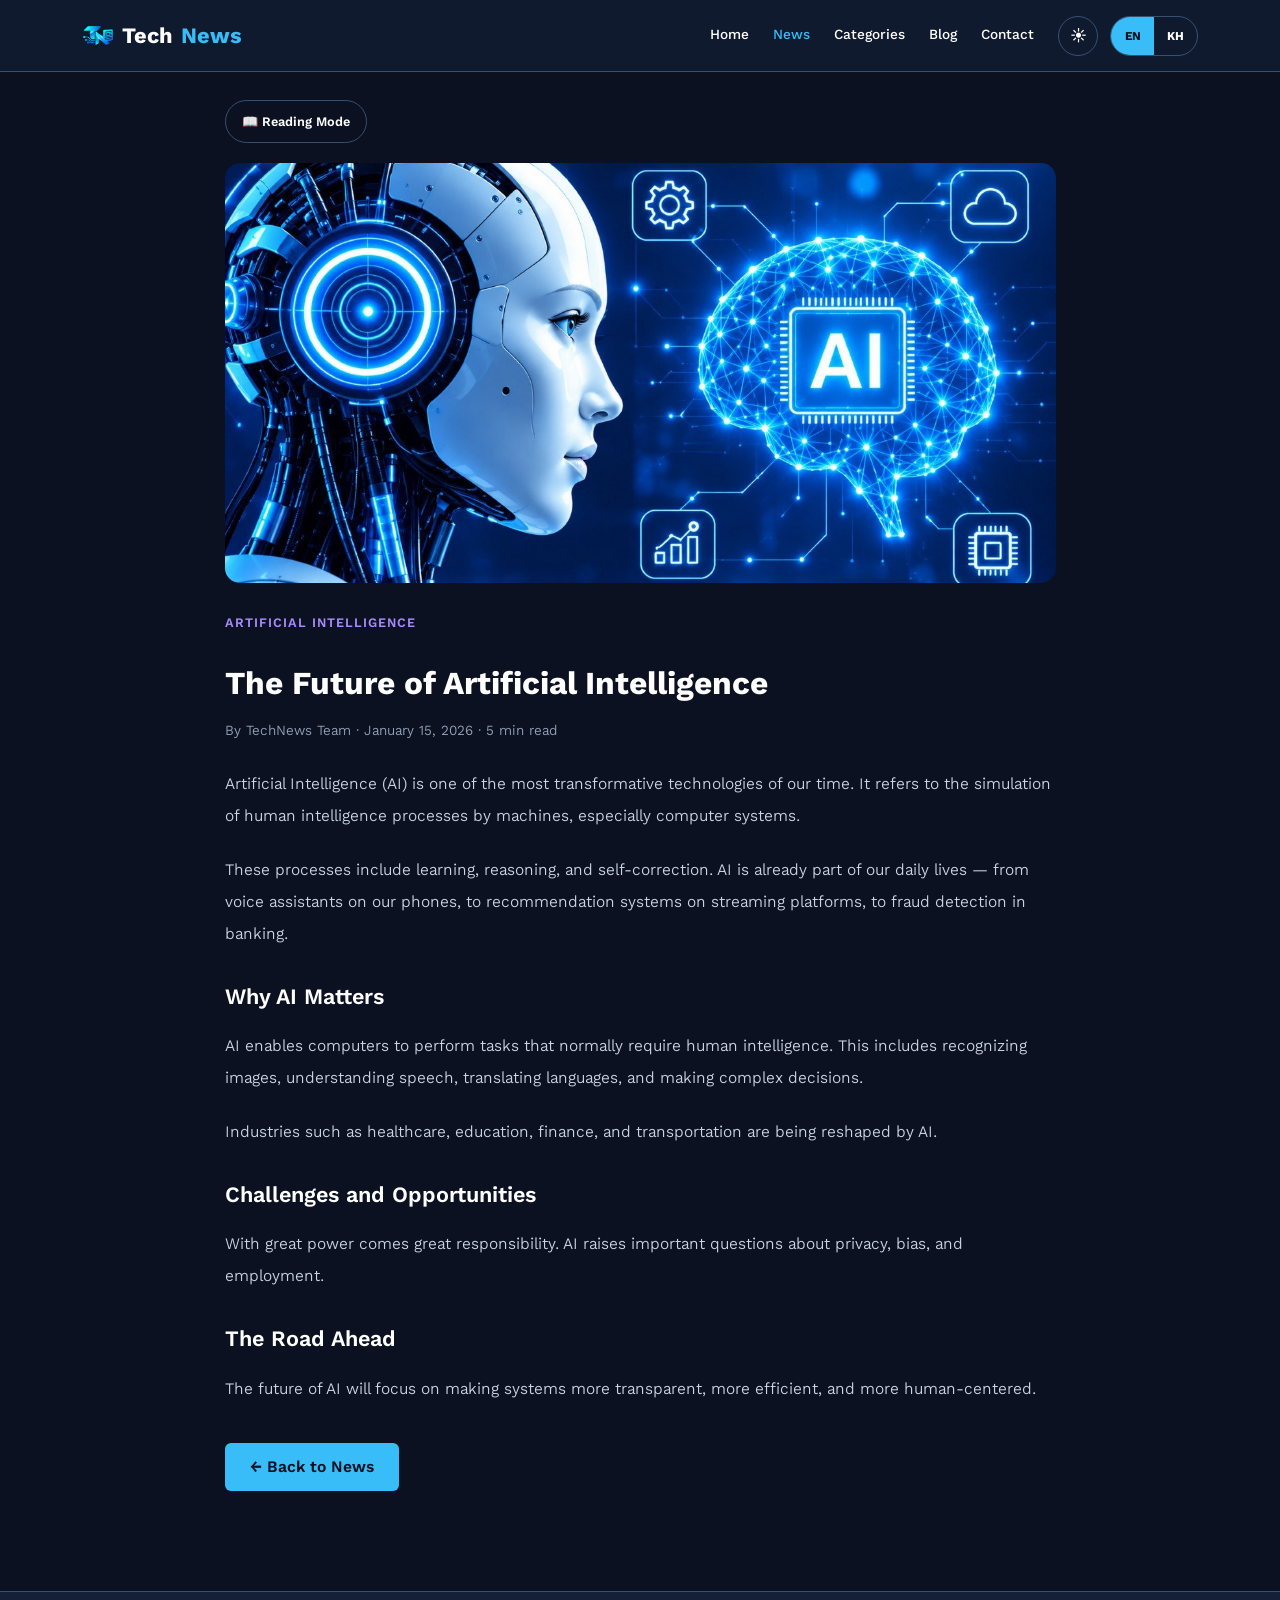
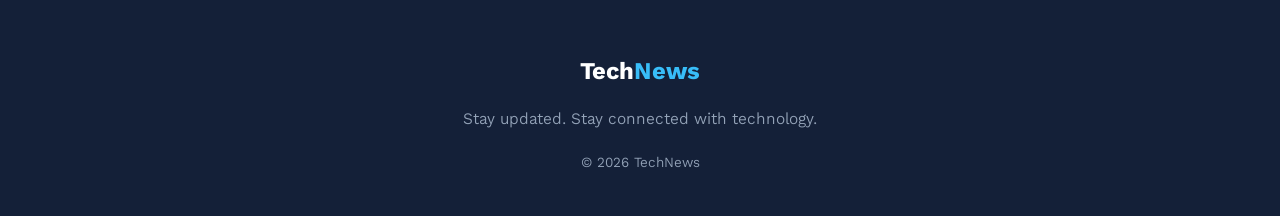
==== commit e40a9b32: "Add files via upload" ====
--- a/article.html
+++ b/article.html
@@ -1,435 +1,435 @@
-<!DOCTYPE html>
-<html lang="en">
-
-<head>
-    <meta charset="UTF-8">
-    <meta name="viewport" content="width=device-width, initial-scale=1.0">
-    <title>TechNews - Article</title>
-
-    <link href="https://cdn.jsdelivr.net/npm/bootstrap@5.3.3/dist/css/bootstrap.min.css" rel="stylesheet">
-
-    <link rel="preconnect" href="https://fonts.googleapis.com">
-    <link rel="preconnect" href="https://fonts.gstatic.com" crossorigin>
-    <link 
-        href="https://fonts.googleapis.com/css2?family=Inter:wght@400;500;600;700&family=Poppins:wght@300;400;500;600;700&family=Kantumruy+Pro:wght@400;500;600;700&display=swap"
-        rel="stylesheet">
-
-    <link rel="stylesheet" href="css/style.css">
-</head>
-
-<body>
-    <script>
-        (function () {
-            try {
-                if (localStorage.getItem("techpulse-theme") !== "light") {
-                    document.body.classList.add("dark-mode");
-                }
-                var lang = localStorage.getItem("techpulse-lang") || "en";
-                document.documentElement.lang = lang === "kh" ? "km" : "en";
-                document.addEventListener("DOMContentLoaded", function () {
-                    document.querySelectorAll("[data-en]").forEach(function (el) {
-                        var t = lang === "kh" ? el.getAttribute("data-kh") : el.getAttribute("data-en");
-                        if (t) el.textContent = t;
-                    });
-                    document.querySelectorAll(".lang-btn").forEach(function (btn) {
-                        btn.classList.toggle("active", btn.getAttribute("data-lang") === lang);
-                    });
-                });
-            } catch (e) {}
-        })();
-    </script>
-<header>
-        <nav class="navbar navbar-expand-lg navbar-dark fixed-top">
-            <div class="container">
-                <a class="navbar-brand" href="home%20page.html">Tech<span>News</span></a>
-                <button class="navbar-toggler" type="button" data-bs-toggle="collapse" data-bs-target="#navbarNav">
-                    <span class="navbar-toggler-icon"></span>
-                </button>
-                <div class="collapse navbar-collapse" id="navbarNav">
-                    <ul class="navbar-nav ms-auto">
-                        <li class="nav-item"><a class="nav-link" data-page="index" href="home%20page.html"><span data-en="Home"
-                                    data-kh="ទំព័រដើម">Home</span></a></li>
-                        <li class="nav-item"><a class="nav-link" data-page="news" href="news-page.html"><span data-en="News"
-                                    data-kh="ព័ត៌មាន">News</span></a></li>
-                        <li class="nav-item"><a class="nav-link" data-page="categories" href="categories-page.html"><span data-en="Categories"
-                                    data-kh="ប្រភេទ">Categories</span></a></li>
-                        <li class="nav-item"><a class="nav-link" data-page="blog" href="blog.html"><span data-en="Blog"
-                                    data-kh="ប្លុក">Blog</span></a></li>
-                        <li class="nav-item"><a class="nav-link" data-page="contact" href="contact-page.html"><span data-en="Contact"
-                                    data-kh="ទំនាក់ទំនង">Contact</span></a></li>
-                    </ul>
-                    <button id="darkModeBtn" class="btn btn-outline-light ms-lg-3">🌙</button>
-                    <div class="lang-toggle ms-lg-2" id="langToggle" role="group">
-                        <button type="button" class="lang-btn" data-lang="en">EN</button>
-                        <button type="button" class="lang-btn" data-lang="kh">KH</button>
-                    </div>
-                </div>
-            </div>
-        </nav>
-    </header>
-
-    <main>
-        <section class="section page-section">
-            <div class="container">
-                <div class="row justify-content-center">
-                    <div class="col-lg-9">
-
-                        <button id="readingModeBtn" class="reading-mode-btn" type="button" data-en="📖 Reading Mode"
-                            data-kh="📖 របៀបអាន">📖 Reading Mode</button>
-
-                        <img id="articleImg" src="img/ai.png" alt="Article" class="article-img">
-
-                        <span id="articleCategory" class="category">ARTIFICIAL INTELLIGENCE</span>
-
-                        <h1 id="articleTitle" class="article-title">The Future of Artificial Intelligence</h1>
-
-                        <p id="articleMeta" class="article-meta">By TechNews Team · January 2026 · 5 min read</p>
-
-                        <div id="articleBody">
-                            <p data-en="Loading article..." data-kh="កំពុងផ្ទុកអត្ថបទ...">Loading article...</p>
-                        </div>
-
-                        <a href="news-page.html" class="btn btn-primary mt-3" data-en="← Back to News"
-                            data-kh="← ត្រឡប់ទៅព័ត៌មាន">← Back to News</a>
-
-                    </div>
-                </div>
-            </div>
-        </section>
-    </main>
-
-    <footer>
-        <div class="container text-center">
-            <h3 class="footer-logo">Tech<span>News</span></h3>
-            <p><span data-en="Stay updated. Stay connected with technology."
-                    data-kh="ទទួលព័ត៌មានថ្មីៗ។ ភ្ជាប់ទំនាក់ទំនងជាមួយបច្ចេកវិទ្យា។">Stay updated. Stay connected with
-                    technology.</span></p>
-            <p class="copyright"><span data-en="© 2026 TechNews" data-kh="© 2026 TechNews">© 2026 TechNews</span></p>
-        </div>
-    </footer>
-
-    <script src="https://cdn.jsdelivr.net/npm/bootstrap@5.3.3/dist/js/bootstrap.bundle.min.js"></script>
-    <script src="JS/script.js"></script>
-
-    <script>
-        const articles = {
-            en: {
-                ai: {
-                    img: "img/ai.png",
-                    category: "ARTIFICIAL INTELLIGENCE",
-                    title: "The Future of Artificial Intelligence",
-                    meta: "By TechNews Team · January 15, 2026 · 5 min read",
-                    body: `
-                <p>Artificial Intelligence (AI) is one of the most transformative technologies of our time. It refers to the simulation of human intelligence processes by machines, especially computer systems.</p>
-                <p>These processes include learning, reasoning, and self-correction. AI is already part of our daily lives — from voice assistants on our phones, to recommendation systems on streaming platforms, to fraud detection in banking.</p>
-                <h2>Why AI Matters</h2>
-                <p>AI enables computers to perform tasks that normally require human intelligence. This includes recognizing images, understanding speech, translating languages, and making complex decisions.</p>
-                <p>Industries such as healthcare, education, finance, and transportation are being reshaped by AI.</p>
-                <h2>Challenges and Opportunities</h2>
-                <p>With great power comes great responsibility. AI raises important questions about privacy, bias, and employment.</p>
-                <h2>The Road Ahead</h2>
-                <p>The future of AI will focus on making systems more transparent, more efficient, and more human-centered.</p>
-            `
-                },
-                "ai-ml": {
-                    img: "img/ai-robot.png",
-                    category: "ARTIFICIAL INTELLIGENCE",
-                    title: "Machine Learning Explained",
-                    meta: "By TechNews Team · January 14, 2026 · 6 min read",
-                    body: `
-                <p>Machine Learning (ML) is a subset of AI that allows computers to learn from data without being explicitly programmed.</p>
-                <h2>Types of Machine Learning</h2>
-                <p><strong>Supervised Learning:</strong> The model is trained on labeled data.</p>
-                <p><strong>Unsupervised Learning:</strong> The model finds patterns in unlabeled data.</p>
-                <p><strong>Reinforcement Learning:</strong> The model learns by trial and error.</p>
-                <h2>Real-World Applications</h2>
-                <p>Netflix uses ML to recommend movies. Banks use it to detect fraud. Hospitals use it to analyze medical images.</p>
-                <h2>The Future of Machine Learning</h2>
-                <p>As data grows and computing power increases, machine learning will become even more powerful.</p>
-            `
-                },
-                mobile: {
-                    img: "img/smartphone.png",
-                    category: "MOBILE TECHNOLOGY",
-                    title: "New Trends in Smartphone Technology",
-                    meta: "By TechNews Team · January 12, 2026 · 4 min read",
-                    body: `
-                <p>Smartphones have become an essential part of modern life. Every year, manufacturers introduce new features that change the way we communicate.</p>
-                <h2>Camera Innovation</h2>
-                <p>Modern smartphones now feature multi-lens cameras with computational photography.</p>
-                <h2>Battery and Charging</h2>
-                <p>Fast charging can now fill a phone to 50% in just 15 minutes.</p>
-                <h2>Display Technology</h2>
-                <p>Modern smartphones use OLED displays with high refresh rates for smoother scrolling.</p>
-                <h2>What's Next for Smartphones?</h2>
-                <p>The future of smartphones will focus on AI integration and new form factors.</p>
-            `
-                },
-                "mobile-5g": {
-                    img: "img/mobile-5g.png",
-                    category: "MOBILE TECHNOLOGY",
-                    title: "The Rise of 5G Connectivity",
-                    meta: "By TechNews Team · January 11, 2026 · 5 min read",
-                    body: `
-                <p>5G is the fifth generation of mobile network technology. It promises faster speeds and lower latency.</p>
-                <h2>How 5G Works</h2>
-                <p>5G uses higher frequency radio waves than 4G, allowing more data to be transmitted faster.</p>
-                <h2>Speed Comparison</h2>
-                <p>5G can reach speeds up to 100 times faster than 4G.</p>
-                <h2>Impact on Society</h2>
-                <p>5G will enable autonomous vehicles, smart cities, and remote surgery.</p>
-                <h2>Challenges and Future</h2>
-                <p>Building 5G infrastructure is expensive, but coverage will continue to expand.</p>
-            `
-                },
-                computers: {
-                    img: "img/laptop.png",
-                    category: "COMPUTERS",
-                    title: "How Modern Computers Are Evolving",
-                    meta: "By TechNews Team · January 10, 2026 · 6 min read",
-                    body: `
-                <p>Computers have come a long way since the first electronic machines. Today's computers are faster, smaller, and more powerful.</p>
-                <h2>The Rise of Portable Computing</h2>
-                <p>Ultrabooks, 2-in-1 devices, and tablets are becoming more popular.</p>
-                <h2>Processors and Performance</h2>
-                <p>Modern processors from Intel, AMD, and Apple are pushing the boundaries of performance.</p>
-                <h2>Storage and Memory</h2>
-                <p>Solid-state drives (SSDs) have replaced traditional hard drives in most computers.</p>
-                <h2>The Future of Computers</h2>
-                <p>We can expect more powerful ARM-based processors and better cloud integration.</p>
-            `
-                },
-                programming: {
-                    img: "img/computer-code.png",
-                    category: "COMPUTERS",
-                    title: "Programming Languages in 2026",
-                    meta: "By TechNews Team · January 9, 2026 · 7 min read",
-                    body: `
-                <p>Programming languages are the foundation of all software. In 2026, developers have more choices than ever.</p>
-                <h2>Python</h2>
-                <p>Python remains the most popular language for AI, machine learning, and data science.</p>
-                <h2>JavaScript</h2>
-                <p>JavaScript powers the modern web, used both on the frontend and backend.</p>
-                <h2>TypeScript</h2>
-                <p>TypeScript adds static typing to JavaScript, helping developers catch errors early.</p>
-                <h2>Rust and Go</h2>
-                <p>Rust and Go are becoming popular for building fast, safe, and concurrent systems.</p>
-                <h2>Which Language Should You Learn?</h2>
-                <p>Start with Python if you are interested in AI. Choose JavaScript for web development.</p>
-            `
-                },
-                security: {
-                    img: "img/cybersecurity.png",
-                    category: "CYBERSECURITY",
-                    title: "Why Cybersecurity Is Important",
-                    meta: "By TechNews Team · January 8, 2026 · 5 min read",
-                    body: `
-                <p>In today's digital world, cybersecurity is more important than ever. Every day, millions of cyber attacks target individuals and businesses.</p>
-                <h2>Common Types of Cyber Threats</h2>
-                <p><strong>Phishing:</strong> Emails that trick users into revealing passwords.</p>
-                <p><strong>Ransomware:</strong> Malicious software that locks files until payment is made.</p>
-                <p><strong>Malware:</strong> Software designed to damage or gain unauthorized access.</p>
-                <h2>Simple Ways to Stay Safe Online</h2>
-                <p><strong>Use strong passwords:</strong> Create unique passwords for each account.</p>
-                <p><strong>Enable two-factor authentication:</strong> This adds an extra layer of security.</p>
-                <p><strong>Keep software updated:</strong> Updates often include security patches.</p>
-                <h2>The Bottom Line</h2>
-                <p>By following these simple habits, you can significantly reduce your risk of cybercrime.</p>
-            `
-                },
-                "security-privacy": {
-                    img: "img/security-lock.png",
-                    category: "CYBERSECURITY",
-                    title: "Protecting Your Online Privacy",
-                    meta: "By TechNews Team · January 7, 2026 · 6 min read",
-                    body: `
-                <p>Your personal information is valuable. Every time you go online, data about your activity is collected.</p>
-                <h2>Use a VPN</h2>
-                <p>A Virtual Private Network encrypts your internet traffic and hides your IP address.</p>
-                <h2>Review Privacy Settings</h2>
-                <p>Take time to review the privacy settings on your social media accounts and apps.</p>
-                <h2>Use Strong, Unique Passwords</h2>
-                <p>Never reuse passwords across multiple sites. Use a password manager.</p>
-                <h2>Be Careful with Apps</h2>
-                <p>Before installing an app, check what permissions it requests.</p>
-                <h2>Stay Informed</h2>
-                <p>Cybersecurity threats evolve constantly. Stay informed about new risks.</p>
-            `
-                }
-            },
-            kh: {
-                ai: {
-                    img: "img/ai.png",
-                    category: "បញ្ញាសិប្បនិម្មិត",
-                    title: "អនាគតនៃបញ្ញាសិប្បនិម្មិត",
-                    meta: "ដោយក្រុម TechNews · មករា 15, 2026 · អាន 5 នាទី",
-                    body: `
-                <p>បញ្ញាសិប្បនិម្មិត (AI) គឺជាបច្ចេកវិទ្យាដ៏មានឥទ្ធិពលបំផុតមួយនៃសម័យរបស់យើង។ វាសំដៅលើការក្លែងធ្វើដំណើរការបញ្ញារបស់មនុស្សដោយម៉ាស៊ីន។</p>
-                <p>ដំណើរការទាំងនេះរួមមានការរៀនសូត្រ ការវែកញែក និងការកែតម្រូវខ្លួនឯង។ AI គឺជាផ្នែកនៃជីវិតប្រចាំថ្ងៃរបស់យើងរួចទៅហើយ។</p>
-                <h2>ហេតុអ្វី AI សំខាន់</h2>
-                <p>AI អនុញ្ញាតឱ្យកុំព្យូទ័របំពេញភារកិច្ចដែលជាធម្មតាត្រូវការបញ្ញារបស់មនុស្ស។</p>
-                <p>ឧស្សាហកម្មដូចជាសុខាភិបាល ការអប់រំ ហិរញ្ញវត្ថុ និងការដឹកជញ្ជូន កំពុងត្រូវបានផ្លាស់ប្តូរដោយ AI។</p>
-                <h2>បញ្ហាប្រឈម និងឱកាស</h2>
-                <p>ជាមួយនឹងអំណាចដ៏អស្ចារ្យ មកជាមួយនឹងការទទួលខុសត្រូវដ៏អស្ចារ្យ។ AI បង្កើតសំណួរអំពីឯកជនភាព និងការងារ។</p>
-                <h2>ផ្លូវទៅមុខ</h2>
-                <p>អនាគតនៃ AI នឹងផ្តោតលើការធ្វើឱ្យប្រព័ន្ធមានតម្លាភាព និងផ្តោតលើមនុស្ស។</p>
-            `
-                },
-                "ai-ml": {
-                    img: "img/ai-robot.png",
-                    category: "បញ្ញាសិប្បនិម្មិត",
-                    title: "ការពន្យល់អំពីការរៀនរបស់ម៉ាស៊ីន",
-                    meta: "ដោយក្រុម TechNews · មករា 14, 2026 · អាន 6 នាទី",
-                    body: `
-                <p>ការរៀនរបស់ម៉ាស៊ីន (ML) គឺជាផ្នែកមួយនៃ AI ដែលអនុញ្ញាតឱ្យកុំព្យូទ័ររៀនពីទិន្នន័យដោយមិនចាំបាច់សរសេរកម្មវិធីច្បាស់លាស់។</p>
-                <h2>ប្រភេទនៃការរៀនរបស់ម៉ាស៊ីន</h2>
-                <p><strong>ការរៀនដោយគ្រូ:</strong> គំរូត្រូវបានបង្វឹកលើទិន្នន័យដែលមានស្លាក។</p>
-                <p><strong>ការរៀនដោយគ្មានគ្រូ:</strong> គំរូរកឃើញគំរូក្នុងទិន្នន័យដែលគ្មានស្លាក។</p>
-                <p><strong>ការរៀនដោយការពង្រឹង:</strong> គំរូរៀនដោយសាកល្បង និងកំហុស។</p>
-                <h2>ការអនុវត្តជាក់ស្តែង</h2>
-                <p>Netflix ប្រើ ML ដើម្បីណែនាំខ្សែភាពយន្ត។ ធនាគារប្រើវាដើម្បីរកឃើញការឆបោក។ មន្ទីរពេទ្យប្រើវាដើម្បីវិភាគរូបភាពវេជ្ជសាស្ត្រ។</p>
-                <h2>អនាគតនៃការរៀនរបស់ម៉ាស៊ីន</h2>
-                <p>នៅពេលទិន្នន័យកើនឡើង និងថាមពលកុំព្យូទ័រកើនឡើង ការរៀនរបស់ម៉ាស៊ីននឹងកាន់តែមានឥទ្ធិពល។</p>
-            `
-                },
-                mobile: {
-                    img: "img/smartphone.png",
-                    category: "បច្ចេកវិទ្យាទូរស័ព្ទ",
-                    title: "និន្នាការថ្មីក្នុងបច្ចេកវិទ្យាទូរស័ព្ទ",
-                    meta: "ដោយក្រុម TechNews · មករា 12, 2026 · អាន 4 នាទី",
-                    body: `
-                <p>ទូរស័ព្ទបានក្លាយជាផ្នែកដ៏សំខាន់នៃជីវិតទំនើប។ ជារៀងរាល់ឆ្នាំ ក្រុមហ៊ុនផលិតបង្ហាញមុខងារថ្មីៗ។</p>
-                <h2>ការច្នៃប្រឌិតកាមេរ៉ា</h2>
-                <p>ទូរស័ព្ទទំនើបមានកាមេរ៉ាពហុកែវជាមួយការថតរូបបែបគណនា។</p>
-                <h2>ថ្ម និងការសាកថ្ម</h2>
-                <p>ការសាកថ្មលឿនអាចបំពេញថ្មដល់ 50% ក្នុងរយៈពេលត្រឹមតែ 15 នាទី។</p>
-                <h2>បច្ចេកវិទ្យាអេក្រង់</h2>
-                <p>ទូរស័ព្ទទំនើបប្រើអេក្រង់ OLED ជាមួយអត្រាធ្វើឱ្យស្រស់ខ្ពស់។</p>
-                <h2>អ្វីទៀតសម្រាប់ទូរស័ព្ទ?</h2>
-                <p>អនាគតនៃទូរស័ព្ទនឹងផ្តោតលើការរួមបញ្ចូល AI និងទម្រង់ថ្មី។</p>
-            `
-                },
-                "mobile-5g": {
-                    img: "img/mobile-5g.png",
-                    category: "បច្ចេកវិទ្យាទូរស័ព្ទ",
-                    title: "ការកើនឡើងនៃការតភ្ជាប់ 5G",
-                    meta: "ដោយក្រុម TechNews · មករា 11, 2026 · អាន 5 នាទី",
-                    body: `
-                <p>5G គឺជាជំនាន់ទីប្រាំនៃបច្ចេកវិទ្យាបណ្តាញទូរស័ព្ទ។ វាសន្យាល្បឿនលឿនជាង និងការយឺតយ៉ាវទាបជាង។</p>
-                <h2>របៀបដែល 5G ដំណើរការ</h2>
-                <p>5G ប្រើរលកវិទ្យុដែលមានប្រេកង់ខ្ពស់ជាង 4G។</p>
-                <h2>ការប្រៀបធៀបល្បឿន</h2>
-                <p>5G អាចឈានដល់ល្បឿនលឿនជាង 4G ដល់ទៅ 100 ដង។</p>
-                <h2>ផលប៉ះពាល់លើសង្គម</h2>
-                <p>5G នឹងបើកដំណើរការបច្ចេកវិទ្យាថ្មីៗដូចជារថយន្តស្វ័យប្រវត្តិ និងទីក្រុងឆ្លាតវៃ។</p>
-                <h2>បញ្ហាប្រឈម និងអនាគត</h2>
-                <p>ការសាងសង់ហេដ្ឋារចនាសម្ព័ន្ធ 5G មានតម្លៃថ្លៃ ប៉ុន្តែការគ្របដណ្តប់នឹងបន្តពង្រីក។</p>
-            `
-                },
-                computers: {
-                    img: "img/laptop.png",
-                    category: "កុំព្យូទ័រ",
-                    title: "របៀបដែលកុំព្យូទ័រទំនើបកំពុងវិវត្ត",
-                    meta: "ដោយក្រុម TechNews · មករា 10, 2026 · អាន 6 នាទី",
-                    body: `
-                <p>កុំព្យូទ័របានវិវត្តយ៉ាងខ្លាំងចាប់តាំងពីម៉ាស៊ីនអេឡិចត្រូនិចដំបូង។ កុំព្យូទ័រសព្វថ្ងៃលឿនជាង តូចជាង និងមានឥទ្ធិពលជាង។</p>
-                <h2>ការកើនឡើងនៃកុំព្យូទ័រចល័ត</h2>
-                <p>Ultrabooks ឧបករណ៍ 2-in-1 និង tablet កំពុងពេញនិយមជាង។</p>
-                <h2>ដំណើរការ និងប្រសិទ្ធភាព</h2>
-                <p>ដំណើរការទំនើបពី Intel, AMD និង Apple កំពុងជំរុញព្រំដែននៃប្រសិទ្ធភាព។</p>
-                <h2>ឧបករណ៍ផ្ទុក និងអង្គចងចាំ</h2>
-                <p>SSD បានជំនួសដ្រាយរឹងប្រពៃណីនៅក្នុងកុំព្យូទ័រទំនើបភាគច្រើន។</p>
-                <h2>អនាគតនៃកុំព្យូទ័រ</h2>
-                <p>យើងអាចរំពឹងថានឹងឃើញដំណើរការ ARM ដែលមានឥទ្ធិពលជាង និងការរួមបញ្ចូល cloud កាន់តែប្រសើរ។</p>
-            `
-                },
-                programming: {
-                    img: "img/computer-code.png",
-                    category: "កុំព្យូទ័រ",
-                    title: "ភាសាសរសេរកម្មវិធីក្នុងឆ្នាំ 2026",
-                    meta: "ដោយក្រុម TechNews · មករា 9, 2026 · អាន 7 នាទី",
-                    body: `
-                <p>ភាសាសរសេរកម្មវិធីគឺជាគ្រឹះនៃកម្មវិធីទាំងអស់។ ក្នុងឆ្នាំ 2026 អ្នកអភិវឌ្ឍន៍មានជម្រើសច្រើនជាងពេលណាៗទាំងអស់។</p>
-                <h2>Python</h2>
-                <p>Python នៅតែជាភាសាពេញនិយមបំផុតសម្រាប់ AI ការរៀនរបស់ម៉ាស៊ីន និងវិទ្យាសាស្ត្រទិន្នន័យ។</p>
-                <h2>JavaScript</h2>
-                <p>JavaScript គ្រប់គ្រងគេហទំព័រទំនើប ដោយប្រើទាំង frontend និង backend។</p>
-                <h2>TypeScript</h2>
-                <p>TypeScript បន្ថែមការវាយអក្សរឋិតិវន្តទៅ JavaScript ដោយជួយអ្នកអភិវឌ្ឍន៍ចាប់កំហុសបានលឿន។</p>
-                <h2>Rust និង Go</h2>
-                <p>Rust និង Go កំពុងពេញនិយមសម្រាប់ការសាងសង់ប្រព័ន្ធលឿន សុវត្ថិភាព និងព្រមព្រៀងគ្នា។</p>
-                <h2>តើអ្នកគួររៀនភាសាណា?</h2>
-                <p>ចាប់ផ្តើមជាមួយ Python ប្រសិនបើអ្នកចាប់អារម្មណ៍លើ AI។ ជ្រើស JavaScript សម្រាប់ការអភិវឌ្ឍន៍គេហទំព័រ។</p>
-            `
-                },
-                security: {
-                    img: "img/cybersecurity.png",
-                    category: "សន្តិសុខអនឡាញ",
-                    title: "ហេតុអ្វីបានជាសន្តិសុខអនឡាញសំខាន់",
-                    meta: "ដោយក្រុម TechNews · មករា 8, 2026 · អាន 5 នាទី",
-                    body: `
-                <p>នៅក្នុងពិភពឌីជីថលសព្វថ្ងៃ សន្តិសុខអនឡាញសំខាន់ជាងពេលណាៗទាំងអស់។ ជារៀងរាល់ថ្ងៃ ការវាយប្រហារតាមអ៊ីនធឺណិតរាប់លានប្រភេទកំពុងកើតឡើង។</p>
-                <h2>ប្រភេទនៃការគំរាមកំហែងអនឡាញ</h2>
-                <p><strong>Phishing:</strong> អ៊ីមែលដែលបញ្ឆោតអ្នកប្រើប្រាស់ឱ្យបង្ហាញពាក្យសម្ងាត់។</p>
-                <p><strong>Ransomware:</strong> កម្មវិធីព្យាបាទដែលចាក់សោឯកសាររហូតដល់មានការបង់ប្រាក់។</p>
-                <p><strong>Malware:</strong> កម្មវិធីដែលរចនាឡើងដើម្បីបំផ្លាញ ឬចូលប្រើដោយគ្មានការអនុញ្ញាត។</p>
-                <h2>វិធីសាមញ្ញក្នុងការរក្សាសុវត្ថិភាព</h2>
-                <p><strong>ប្រើពាក្យសម្ងាត់រឹងមាំ:</strong> បង្កើតពាក្យសម្ងាត់ពិសេសសម្រាប់គណនីនីមួយៗ។</p>
-                <p><strong>បើកការផ្ទៀងផ្ទាត់ពីរជាន់:</strong> នេះបន្ថែមស្រទាប់សុវត្ថិភាពបន្ថែម។</p>
-                <p><strong>ធ្វើបច្ចុប្បន្នភាពកម្មវិធី:</strong> ការធ្វើបច្ចុប្បន្នភាពជាញឹកញាប់រួមមានបំណះសុវត្ថិភាព។</p>
-                <h2>សេចក្តីសន្និដ្ឋាន</h2>
-                <p>ដោយអនុវត្តតាមទម្លាប់សាមញ្ញទាំងនេះ អ្នកអាចកាត់បន្ថយហានិភ័យនៃឧក្រិដ្ឋកម្មអនឡាញបានយ៉ាងច្រើន។</p>
-            `
-                },
-                "security-privacy": {
-                    img: "img/security-lock.png",
-                    category: "សន្តិសុខអនឡាញ",
-                    title: "ការការពារឯកជនភាពអនឡាញរបស់អ្នក",
-                    meta: "ដោយក្រុម TechNews · មករា 7, 2026 · អាន 6 នាទី",
-                    body: `
-                <p>ព័ត៌មានផ្ទាល់ខ្លួនរបស់អ្នកមានតម្លៃ។ រាល់ពេលអ្នកចូលអនឡាញ ទិន្នន័យអំពីសកម្មភាពរបស់អ្នកត្រូវបានប្រមូល។</p>
-                <h2>ប្រើ VPN</h2>
-                <p>VPN អ៊ិនគ្រីបចរាចរណ៍អ៊ីនធឺណិតរបស់អ្នក និងលាក់អាសយដ្ឋាន IP របស់អ្នក។</p>
-                <h2>ពិនិត្យការកំណត់ឯកជនភាព</h2>
-                <p>ចំណាយពេលពិនិត្យការកំណត់ឯកជនភាពនៅលើគណនីបណ្តាញសង្គម និងកម្មវិធីរបស់អ្នក។</p>
-                <h2>ប្រើពាក្យសម្ងាត់រឹងមាំ និងពិសេស</h2>
-                <p>កុំប្រើពាក្យសម្ងាត់ដដែលៗនៅលើគេហទំព័រច្រើន។ ប្រើកម្មវិធីគ្រប់គ្រងពាក្យសម្ងាត់។</p>
-                <h2>ប្រយ័ត្នជាមួយកម្មវិធី</h2>
-                <p>មុនពេលដំឡើងកម្មវិធី សូមពិនិត្យមើលថាតើវាស្នើសុំការអនុញ្ញាតអ្វីខ្លះ។</p>
-                <h2>រក្សាព័ត៌មានឱ្យទាន់សម័យ</h2>
-                <p>ការគំរាមកំហែងអនឡាញវិវត្តជាប្រចាំ។ រក្សាព័ត៌មានអំពីហានិភ័យថ្មីៗ។</p>
-            `
-                }
-            }
-        };
-
-        const params = new URLSearchParams(window.location.search);
-        const id = params.get("id") || "ai";
-
-        function loadArticle() {
-            const lang = localStorage.getItem("techpulse-lang") || "en";
-            const langArticles = articles[lang] || articles["en"];
-            const article = langArticles[id] || langArticles["ai"];
-
-            document.getElementById("articleImg").src = article.img;
-            document.getElementById("articleImg").alt = article.title;
-            document.getElementById("articleCategory").textContent = article.category;
-            document.getElementById("articleTitle").textContent = article.title;
-            document.getElementById("articleMeta").textContent = article.meta;
-            document.getElementById("articleBody").innerHTML = article.body;
-
-            document.title = "TechNews - " + article.title;
-        }
-
-        loadArticle();
-
-        document.querySelectorAll(".lang-btn").forEach((btn) => {
-            btn.addEventListener("click", () => {
-                setTimeout(loadArticle, 50);
-            });
-        });
-    </script>
-
-</body>
-
+<!DOCTYPE html>
+<html lang="en">
+
+<head>
+    <meta charset="UTF-8">
+    <meta name="viewport" content="width=device-width, initial-scale=1.0">
+    <title>TechNews - Article</title>
+
+    <link href="https://cdn.jsdelivr.net/npm/bootstrap@5.3.3/dist/css/bootstrap.min.css" rel="stylesheet">
+
+    <link rel="preconnect" href="https://fonts.googleapis.com">
+    <link rel="preconnect" href="https://fonts.gstatic.com" crossorigin>
+    <link 
+        href="https://fonts.googleapis.com/css2?family=Inter:wght@400;500;600;700&family=Poppins:wght@300;400;500;600;700&family=Kantumruy+Pro:wght@400;500;600;700&display=swap"
+        rel="stylesheet">
+
+    <link rel="stylesheet" href="css/style.css">
+</head>
+
+<body>
+    <script>
+        (function () {
+            try {
+                if (localStorage.getItem("techpulse-theme") !== "light") {
+                    document.body.classList.add("dark-mode");
+                }
+                var lang = localStorage.getItem("techpulse-lang") || "en";
+                document.documentElement.lang = lang === "kh" ? "km" : "en";
+                document.addEventListener("DOMContentLoaded", function () {
+                    document.querySelectorAll("[data-en]").forEach(function (el) {
+                        var t = lang === "kh" ? el.getAttribute("data-kh") : el.getAttribute("data-en");
+                        if (t) el.textContent = t;
+                    });
+                    document.querySelectorAll(".lang-btn").forEach(function (btn) {
+                        btn.classList.toggle("active", btn.getAttribute("data-lang") === lang);
+                    });
+                });
+            } catch (e) {}
+        })();
+    </script>
+<header>
+        <nav class="navbar navbar-expand-lg navbar-dark fixed-top">
+            <div class="container">
+                <a class="navbar-brand" href="index.html"><img class="site-logo" src="img/logo.png" alt="">Tech<span>News</span></a>
+                <button class="navbar-toggler" type="button" data-bs-toggle="collapse" data-bs-target="#navbarNav">
+                    <span class="navbar-toggler-icon"></span>
+                </button>
+                <div class="collapse navbar-collapse" id="navbarNav">
+                    <ul class="navbar-nav ms-auto">
+                        <li class="nav-item"><a class="nav-link" data-page="index" href="index.html"><span data-en="Home"
+                                    data-kh="ទំព័រដើម">Home</span></a></li>
+                        <li class="nav-item"><a class="nav-link" data-page="news" href="news-page.html"><span data-en="News"
+                                    data-kh="ព័ត៌មាន">News</span></a></li>
+                        <li class="nav-item"><a class="nav-link" data-page="categories" href="categories-page.html"><span data-en="Categories"
+                                    data-kh="ប្រភេទ">Categories</span></a></li>
+                        <li class="nav-item"><a class="nav-link" data-page="blog" href="blog.html"><span data-en="Blog"
+                                    data-kh="ប្លុក">Blog</span></a></li>
+                        <li class="nav-item"><a class="nav-link" data-page="contact" href="contact-page.html"><span data-en="Contact"
+                                    data-kh="ទំនាក់ទំនង">Contact</span></a></li>
+                    </ul>
+                    <button id="darkModeBtn" class="btn btn-outline-light ms-lg-3">🌙</button>
+                    <div class="lang-toggle ms-lg-2" id="langToggle" role="group">
+                        <button type="button" class="lang-btn" data-lang="en">EN</button>
+                        <button type="button" class="lang-btn" data-lang="kh">KH</button>
+                    </div>
+                </div>
+            </div>
+        </nav>
+    </header>
+
+    <main>
+        <section class="section page-section">
+            <div class="container">
+                <div class="row justify-content-center">
+                    <div class="col-lg-9">
+
+                        <button id="readingModeBtn" class="reading-mode-btn" type="button" data-en="📖 Reading Mode"
+                            data-kh="📖 របៀបអាន">📖 Reading Mode</button>
+
+                        <img id="articleImg" src="img/ai.png" alt="Article" class="article-img">
+
+                        <span id="articleCategory" class="category">ARTIFICIAL INTELLIGENCE</span>
+
+                        <h1 id="articleTitle" class="article-title">The Future of Artificial Intelligence</h1>
+
+                        <p id="articleMeta" class="article-meta">By TechNews Team · January 2026 · 5 min read</p>
+
+                        <div id="articleBody">
+                            <p data-en="Loading article..." data-kh="កំពុងផ្ទុកអត្ថបទ...">Loading article...</p>
+                        </div>
+
+                        <a href="news-page.html" class="btn btn-primary mt-3" data-en="← Back to News"
+                            data-kh="← ត្រឡប់ទៅព័ត៌មាន">← Back to News</a>
+
+                    </div>
+                </div>
+            </div>
+        </section>
+    </main>
+
+    <footer>
+        <div class="container text-center">
+            <h3 class="footer-logo">Tech<span>News</span></h3>
+            <p><span data-en="Stay updated. Stay connected with technology."
+                    data-kh="ទទួលព័ត៌មានថ្មីៗ។ ភ្ជាប់ទំនាក់ទំនងជាមួយបច្ចេកវិទ្យា។">Stay updated. Stay connected with
+                    technology.</span></p>
+            <p class="copyright"><span data-en="© 2026 TechNews" data-kh="© 2026 TechNews">© 2026 TechNews</span></p>
+        </div>
+    </footer>
+
+    <script src="https://cdn.jsdelivr.net/npm/bootstrap@5.3.3/dist/js/bootstrap.bundle.min.js"></script>
+    <script src="JS/script.js"></script>
+
+    <script>
+        const articles = {
+            en: {
+                ai: {
+                    img: "img/ai.png",
+                    category: "ARTIFICIAL INTELLIGENCE",
+                    title: "The Future of Artificial Intelligence",
+                    meta: "By TechNews Team · January 15, 2026 · 5 min read",
+                    body: `
+                <p>Artificial Intelligence (AI) is one of the most transformative technologies of our time. It refers to the simulation of human intelligence processes by machines, especially computer systems.</p>
+                <p>These processes include learning, reasoning, and self-correction. AI is already part of our daily lives — from voice assistants on our phones, to recommendation systems on streaming platforms, to fraud detection in banking.</p>
+                <h2>Why AI Matters</h2>
+                <p>AI enables computers to perform tasks that normally require human intelligence. This includes recognizing images, understanding speech, translating languages, and making complex decisions.</p>
+                <p>Industries such as healthcare, education, finance, and transportation are being reshaped by AI.</p>
+                <h2>Challenges and Opportunities</h2>
+                <p>With great power comes great responsibility. AI raises important questions about privacy, bias, and employment.</p>
+                <h2>The Road Ahead</h2>
+                <p>The future of AI will focus on making systems more transparent, more efficient, and more human-centered.</p>
+            `
+                },
+                "ai-ml": {
+                    img: "img/ai-robot.png",
+                    category: "ARTIFICIAL INTELLIGENCE",
+                    title: "Machine Learning Explained",
+                    meta: "By TechNews Team · January 14, 2026 · 6 min read",
+                    body: `
+                <p>Machine Learning (ML) is a subset of AI that allows computers to learn from data without being explicitly programmed.</p>
+                <h2>Types of Machine Learning</h2>
+                <p><strong>Supervised Learning:</strong> The model is trained on labeled data.</p>
+                <p><strong>Unsupervised Learning:</strong> The model finds patterns in unlabeled data.</p>
+                <p><strong>Reinforcement Learning:</strong> The model learns by trial and error.</p>
+                <h2>Real-World Applications</h2>
+                <p>Netflix uses ML to recommend movies. Banks use it to detect fraud. Hospitals use it to analyze medical images.</p>
+                <h2>The Future of Machine Learning</h2>
+                <p>As data grows and computing power increases, machine learning will become even more powerful.</p>
+            `
+                },
+                mobile: {
+                    img: "img/smartphone.png",
+                    category: "MOBILE TECHNOLOGY",
+                    title: "New Trends in Smartphone Technology",
+                    meta: "By TechNews Team · January 12, 2026 · 4 min read",
+                    body: `
+                <p>Smartphones have become an essential part of modern life. Every year, manufacturers introduce new features that change the way we communicate.</p>
+                <h2>Camera Innovation</h2>
+                <p>Modern smartphones now feature multi-lens cameras with computational photography.</p>
+                <h2>Battery and Charging</h2>
+                <p>Fast charging can now fill a phone to 50% in just 15 minutes.</p>
+                <h2>Display Technology</h2>
+                <p>Modern smartphones use OLED displays with high refresh rates for smoother scrolling.</p>
+                <h2>What's Next for Smartphones?</h2>
+                <p>The future of smartphones will focus on AI integration and new form factors.</p>
+            `
+                },
+                "mobile-5g": {
+                    img: "img/mobile-5g.png",
+                    category: "MOBILE TECHNOLOGY",
+                    title: "The Rise of 5G Connectivity",
+                    meta: "By TechNews Team · January 11, 2026 · 5 min read",
+                    body: `
+                <p>5G is the fifth generation of mobile network technology. It promises faster speeds and lower latency.</p>
+                <h2>How 5G Works</h2>
+                <p>5G uses higher frequency radio waves than 4G, allowing more data to be transmitted faster.</p>
+                <h2>Speed Comparison</h2>
+                <p>5G can reach speeds up to 100 times faster than 4G.</p>
+                <h2>Impact on Society</h2>
+                <p>5G will enable autonomous vehicles, smart cities, and remote surgery.</p>
+                <h2>Challenges and Future</h2>
+                <p>Building 5G infrastructure is expensive, but coverage will continue to expand.</p>
+            `
+                },
+                computers: {
+                    img: "img/laptop.png",
+                    category: "COMPUTERS",
+                    title: "How Modern Computers Are Evolving",
+                    meta: "By TechNews Team · January 10, 2026 · 6 min read",
+                    body: `
+                <p>Computers have come a long way since the first electronic machines. Today's computers are faster, smaller, and more powerful.</p>
+                <h2>The Rise of Portable Computing</h2>
+                <p>Ultrabooks, 2-in-1 devices, and tablets are becoming more popular.</p>
+                <h2>Processors and Performance</h2>
+                <p>Modern processors from Intel, AMD, and Apple are pushing the boundaries of performance.</p>
+                <h2>Storage and Memory</h2>
+                <p>Solid-state drives (SSDs) have replaced traditional hard drives in most computers.</p>
+                <h2>The Future of Computers</h2>
+                <p>We can expect more powerful ARM-based processors and better cloud integration.</p>
+            `
+                },
+                programming: {
+                    img: "img/computer-code.png",
+                    category: "COMPUTERS",
+                    title: "Programming Languages in 2026",
+                    meta: "By TechNews Team · January 9, 2026 · 7 min read",
+                    body: `
+                <p>Programming languages are the foundation of all software. In 2026, developers have more choices than ever.</p>
+                <h2>Python</h2>
+                <p>Python remains the most popular language for AI, machine learning, and data science.</p>
+                <h2>JavaScript</h2>
+                <p>JavaScript powers the modern web, used both on the frontend and backend.</p>
+                <h2>TypeScript</h2>
+                <p>TypeScript adds static typing to JavaScript, helping developers catch errors early.</p>
+                <h2>Rust and Go</h2>
+                <p>Rust and Go are becoming popular for building fast, safe, and concurrent systems.</p>
+                <h2>Which Language Should You Learn?</h2>
+                <p>Start with Python if you are interested in AI. Choose JavaScript for web development.</p>
+            `
+                },
+                security: {
+                    img: "img/cybersecurity.png",
+                    category: "CYBERSECURITY",
+                    title: "Why Cybersecurity Is Important",
+                    meta: "By TechNews Team · January 8, 2026 · 5 min read",
+                    body: `
+                <p>In today's digital world, cybersecurity is more important than ever. Every day, millions of cyber attacks target individuals and businesses.</p>
+                <h2>Common Types of Cyber Threats</h2>
+                <p><strong>Phishing:</strong> Emails that trick users into revealing passwords.</p>
+                <p><strong>Ransomware:</strong> Malicious software that locks files until payment is made.</p>
+                <p><strong>Malware:</strong> Software designed to damage or gain unauthorized access.</p>
+                <h2>Simple Ways to Stay Safe Online</h2>
+                <p><strong>Use strong passwords:</strong> Create unique passwords for each account.</p>
+                <p><strong>Enable two-factor authentication:</strong> This adds an extra layer of security.</p>
+                <p><strong>Keep software updated:</strong> Updates often include security patches.</p>
+                <h2>The Bottom Line</h2>
+                <p>By following these simple habits, you can significantly reduce your risk of cybercrime.</p>
+            `
+                },
+                "security-privacy": {
+                    img: "img/security-lock.png",
+                    category: "CYBERSECURITY",
+                    title: "Protecting Your Online Privacy",
+                    meta: "By TechNews Team · January 7, 2026 · 6 min read",
+                    body: `
+                <p>Your personal information is valuable. Every time you go online, data about your activity is collected.</p>
+                <h2>Use a VPN</h2>
+                <p>A Virtual Private Network encrypts your internet traffic and hides your IP address.</p>
+                <h2>Review Privacy Settings</h2>
+                <p>Take time to review the privacy settings on your social media accounts and apps.</p>
+                <h2>Use Strong, Unique Passwords</h2>
+                <p>Never reuse passwords across multiple sites. Use a password manager.</p>
+                <h2>Be Careful with Apps</h2>
+                <p>Before installing an app, check what permissions it requests.</p>
+                <h2>Stay Informed</h2>
+                <p>Cybersecurity threats evolve constantly. Stay informed about new risks.</p>
+            `
+                }
+            },
+            kh: {
+                ai: {
+                    img: "img/ai.png",
+                    category: "បញ្ញាសិប្បនិម្មិត",
+                    title: "អនាគតនៃបញ្ញាសិប្បនិម្មិត",
+                    meta: "ដោយក្រុម TechNews · មករា 15, 2026 · អាន 5 នាទី",
+                    body: `
+                <p>បញ្ញាសិប្បនិម្មិត (AI) គឺជាបច្ចេកវិទ្យាដ៏មានឥទ្ធិពលបំផុតមួយនៃសម័យរបស់យើង។ វាសំដៅលើការក្លែងធ្វើដំណើរការបញ្ញារបស់មនុស្សដោយម៉ាស៊ីន។</p>
+                <p>ដំណើរការទាំងនេះរួមមានការរៀនសូត្រ ការវែកញែក និងការកែតម្រូវខ្លួនឯង។ AI គឺជាផ្នែកនៃជីវិតប្រចាំថ្ងៃរបស់យើងរួចទៅហើយ។</p>
+                <h2>ហេតុអ្វី AI សំខាន់</h2>
+                <p>AI អនុញ្ញាតឱ្យកុំព្យូទ័របំពេញភារកិច្ចដែលជាធម្មតាត្រូវការបញ្ញារបស់មនុស្ស។</p>
+                <p>ឧស្សាហកម្មដូចជាសុខាភិបាល ការអប់រំ ហិរញ្ញវត្ថុ និងការដឹកជញ្ជូន កំពុងត្រូវបានផ្លាស់ប្តូរដោយ AI។</p>
+                <h2>បញ្ហាប្រឈម និងឱកាស</h2>
+                <p>ជាមួយនឹងអំណាចដ៏អស្ចារ្យ មកជាមួយនឹងការទទួលខុសត្រូវដ៏អស្ចារ្យ។ AI បង្កើតសំណួរអំពីឯកជនភាព និងការងារ។</p>
+                <h2>ផ្លូវទៅមុខ</h2>
+                <p>អនាគតនៃ AI នឹងផ្តោតលើការធ្វើឱ្យប្រព័ន្ធមានតម្លាភាព និងផ្តោតលើមនុស្ស។</p>
+            `
+                },
+                "ai-ml": {
+                    img: "img/ai-robot.png",
+                    category: "បញ្ញាសិប្បនិម្មិត",
+                    title: "ការពន្យល់អំពីការរៀនរបស់ម៉ាស៊ីន",
+                    meta: "ដោយក្រុម TechNews · មករា 14, 2026 · អាន 6 នាទី",
+                    body: `
+                <p>ការរៀនរបស់ម៉ាស៊ីន (ML) គឺជាផ្នែកមួយនៃ AI ដែលអនុញ្ញាតឱ្យកុំព្យូទ័ររៀនពីទិន្នន័យដោយមិនចាំបាច់សរសេរកម្មវិធីច្បាស់លាស់។</p>
+                <h2>ប្រភេទនៃការរៀនរបស់ម៉ាស៊ីន</h2>
+                <p><strong>ការរៀនដោយគ្រូ:</strong> គំរូត្រូវបានបង្វឹកលើទិន្នន័យដែលមានស្លាក។</p>
+                <p><strong>ការរៀនដោយគ្មានគ្រូ:</strong> គំរូរកឃើញគំរូក្នុងទិន្នន័យដែលគ្មានស្លាក។</p>
+                <p><strong>ការរៀនដោយការពង្រឹង:</strong> គំរូរៀនដោយសាកល្បង និងកំហុស។</p>
+                <h2>ការអនុវត្តជាក់ស្តែង</h2>
+                <p>Netflix ប្រើ ML ដើម្បីណែនាំខ្សែភាពយន្ត។ ធនាគារប្រើវាដើម្បីរកឃើញការឆបោក។ មន្ទីរពេទ្យប្រើវាដើម្បីវិភាគរូបភាពវេជ្ជសាស្ត្រ។</p>
+                <h2>អនាគតនៃការរៀនរបស់ម៉ាស៊ីន</h2>
+                <p>នៅពេលទិន្នន័យកើនឡើង និងថាមពលកុំព្យូទ័រកើនឡើង ការរៀនរបស់ម៉ាស៊ីននឹងកាន់តែមានឥទ្ធិពល។</p>
+            `
+                },
+                mobile: {
+                    img: "img/smartphone.png",
+                    category: "បច្ចេកវិទ្យាទូរស័ព្ទ",
+                    title: "និន្នាការថ្មីក្នុងបច្ចេកវិទ្យាទូរស័ព្ទ",
+                    meta: "ដោយក្រុម TechNews · មករា 12, 2026 · អាន 4 នាទី",
+                    body: `
+                <p>ទូរស័ព្ទបានក្លាយជាផ្នែកដ៏សំខាន់នៃជីវិតទំនើប។ ជារៀងរាល់ឆ្នាំ ក្រុមហ៊ុនផលិតបង្ហាញមុខងារថ្មីៗ។</p>
+                <h2>ការច្នៃប្រឌិតកាមេរ៉ា</h2>
+                <p>ទូរស័ព្ទទំនើបមានកាមេរ៉ាពហុកែវជាមួយការថតរូបបែបគណនា។</p>
+                <h2>ថ្ម និងការសាកថ្ម</h2>
+                <p>ការសាកថ្មលឿនអាចបំពេញថ្មដល់ 50% ក្នុងរយៈពេលត្រឹមតែ 15 នាទី។</p>
+                <h2>បច្ចេកវិទ្យាអេក្រង់</h2>
+                <p>ទូរស័ព្ទទំនើបប្រើអេក្រង់ OLED ជាមួយអត្រាធ្វើឱ្យស្រស់ខ្ពស់។</p>
+                <h2>អ្វីទៀតសម្រាប់ទូរស័ព្ទ?</h2>
+                <p>អនាគតនៃទូរស័ព្ទនឹងផ្តោតលើការរួមបញ្ចូល AI និងទម្រង់ថ្មី។</p>
+            `
+                },
+                "mobile-5g": {
+                    img: "img/mobile-5g.png",
+                    category: "បច្ចេកវិទ្យាទូរស័ព្ទ",
+                    title: "ការកើនឡើងនៃការតភ្ជាប់ 5G",
+                    meta: "ដោយក្រុម TechNews · មករា 11, 2026 · អាន 5 នាទី",
+                    body: `
+                <p>5G គឺជាជំនាន់ទីប្រាំនៃបច្ចេកវិទ្យាបណ្តាញទូរស័ព្ទ។ វាសន្យាល្បឿនលឿនជាង និងការយឺតយ៉ាវទាបជាង។</p>
+                <h2>របៀបដែល 5G ដំណើរការ</h2>
+                <p>5G ប្រើរលកវិទ្យុដែលមានប្រេកង់ខ្ពស់ជាង 4G។</p>
+                <h2>ការប្រៀបធៀបល្បឿន</h2>
+                <p>5G អាចឈានដល់ល្បឿនលឿនជាង 4G ដល់ទៅ 100 ដង។</p>
+                <h2>ផលប៉ះពាល់លើសង្គម</h2>
+                <p>5G នឹងបើកដំណើរការបច្ចេកវិទ្យាថ្មីៗដូចជារថយន្តស្វ័យប្រវត្តិ និងទីក្រុងឆ្លាតវៃ។</p>
+                <h2>បញ្ហាប្រឈម និងអនាគត</h2>
+                <p>ការសាងសង់ហេដ្ឋារចនាសម្ព័ន្ធ 5G មានតម្លៃថ្លៃ ប៉ុន្តែការគ្របដណ្តប់នឹងបន្តពង្រីក។</p>
+            `
+                },
+                computers: {
+                    img: "img/laptop.png",
+                    category: "កុំព្យូទ័រ",
+                    title: "របៀបដែលកុំព្យូទ័រទំនើបកំពុងវិវត្ត",
+                    meta: "ដោយក្រុម TechNews · មករា 10, 2026 · អាន 6 នាទី",
+                    body: `
+                <p>កុំព្យូទ័របានវិវត្តយ៉ាងខ្លាំងចាប់តាំងពីម៉ាស៊ីនអេឡិចត្រូនិចដំបូង។ កុំព្យូទ័រសព្វថ្ងៃលឿនជាង តូចជាង និងមានឥទ្ធិពលជាង។</p>
+                <h2>ការកើនឡើងនៃកុំព្យូទ័រចល័ត</h2>
+                <p>Ultrabooks ឧបករណ៍ 2-in-1 និង tablet កំពុងពេញនិយមជាង។</p>
+                <h2>ដំណើរការ និងប្រសិទ្ធភាព</h2>
+                <p>ដំណើរការទំនើបពី Intel, AMD និង Apple កំពុងជំរុញព្រំដែននៃប្រសិទ្ធភាព។</p>
+                <h2>ឧបករណ៍ផ្ទុក និងអង្គចងចាំ</h2>
+                <p>SSD បានជំនួសដ្រាយរឹងប្រពៃណីនៅក្នុងកុំព្យូទ័រទំនើបភាគច្រើន។</p>
+                <h2>អនាគតនៃកុំព្យូទ័រ</h2>
+                <p>យើងអាចរំពឹងថានឹងឃើញដំណើរការ ARM ដែលមានឥទ្ធិពលជាង និងការរួមបញ្ចូល cloud កាន់តែប្រសើរ។</p>
+            `
+                },
+                programming: {
+                    img: "img/computer-code.png",
+                    category: "កុំព្យូទ័រ",
+                    title: "ភាសាសរសេរកម្មវិធីក្នុងឆ្នាំ 2026",
+                    meta: "ដោយក្រុម TechNews · មករា 9, 2026 · អាន 7 នាទី",
+                    body: `
+                <p>ភាសាសរសេរកម្មវិធីគឺជាគ្រឹះនៃកម្មវិធីទាំងអស់។ ក្នុងឆ្នាំ 2026 អ្នកអភិវឌ្ឍន៍មានជម្រើសច្រើនជាងពេលណាៗទាំងអស់។</p>
+                <h2>Python</h2>
+                <p>Python នៅតែជាភាសាពេញនិយមបំផុតសម្រាប់ AI ការរៀនរបស់ម៉ាស៊ីន និងវិទ្យាសាស្ត្រទិន្នន័យ។</p>
+                <h2>JavaScript</h2>
+                <p>JavaScript គ្រប់គ្រងគេហទំព័រទំនើប ដោយប្រើទាំង frontend និង backend។</p>
+                <h2>TypeScript</h2>
+                <p>TypeScript បន្ថែមការវាយអក្សរឋិតិវន្តទៅ JavaScript ដោយជួយអ្នកអភិវឌ្ឍន៍ចាប់កំហុសបានលឿន។</p>
+                <h2>Rust និង Go</h2>
+                <p>Rust និង Go កំពុងពេញនិយមសម្រាប់ការសាងសង់ប្រព័ន្ធលឿន សុវត្ថិភាព និងព្រមព្រៀងគ្នា។</p>
+                <h2>តើអ្នកគួររៀនភាសាណា?</h2>
+                <p>ចាប់ផ្តើមជាមួយ Python ប្រសិនបើអ្នកចាប់អារម្មណ៍លើ AI។ ជ្រើស JavaScript សម្រាប់ការអភិវឌ្ឍន៍គេហទំព័រ។</p>
+            `
+                },
+                security: {
+                    img: "img/cybersecurity.png",
+                    category: "សន្តិសុខអនឡាញ",
+                    title: "ហេតុអ្វីបានជាសន្តិសុខអនឡាញសំខាន់",
+                    meta: "ដោយក្រុម TechNews · មករា 8, 2026 · អាន 5 នាទី",
+                    body: `
+                <p>នៅក្នុងពិភពឌីជីថលសព្វថ្ងៃ សន្តិសុខអនឡាញសំខាន់ជាងពេលណាៗទាំងអស់។ ជារៀងរាល់ថ្ងៃ ការវាយប្រហារតាមអ៊ីនធឺណិតរាប់លានប្រភេទកំពុងកើតឡើង។</p>
+                <h2>ប្រភេទនៃការគំរាមកំហែងអនឡាញ</h2>
+                <p><strong>Phishing:</strong> អ៊ីមែលដែលបញ្ឆោតអ្នកប្រើប្រាស់ឱ្យបង្ហាញពាក្យសម្ងាត់។</p>
+                <p><strong>Ransomware:</strong> កម្មវិធីព្យាបាទដែលចាក់សោឯកសាររហូតដល់មានការបង់ប្រាក់។</p>
+                <p><strong>Malware:</strong> កម្មវិធីដែលរចនាឡើងដើម្បីបំផ្លាញ ឬចូលប្រើដោយគ្មានការអនុញ្ញាត។</p>
+                <h2>វិធីសាមញ្ញក្នុងការរក្សាសុវត្ថិភាព</h2>
+                <p><strong>ប្រើពាក្យសម្ងាត់រឹងមាំ:</strong> បង្កើតពាក្យសម្ងាត់ពិសេសសម្រាប់គណនីនីមួយៗ។</p>
+                <p><strong>បើកការផ្ទៀងផ្ទាត់ពីរជាន់:</strong> នេះបន្ថែមស្រទាប់សុវត្ថិភាពបន្ថែម។</p>
+                <p><strong>ធ្វើបច្ចុប្បន្នភាពកម្មវិធី:</strong> ការធ្វើបច្ចុប្បន្នភាពជាញឹកញាប់រួមមានបំណះសុវត្ថិភាព។</p>
+                <h2>សេចក្តីសន្និដ្ឋាន</h2>
+                <p>ដោយអនុវត្តតាមទម្លាប់សាមញ្ញទាំងនេះ អ្នកអាចកាត់បន្ថយហានិភ័យនៃឧក្រិដ្ឋកម្មអនឡាញបានយ៉ាងច្រើន។</p>
+            `
+                },
+                "security-privacy": {
+                    img: "img/security-lock.png",
+                    category: "សន្តិសុខអនឡាញ",
+                    title: "ការការពារឯកជនភាពអនឡាញរបស់អ្នក",
+                    meta: "ដោយក្រុម TechNews · មករា 7, 2026 · អាន 6 នាទី",
+                    body: `
+                <p>ព័ត៌មានផ្ទាល់ខ្លួនរបស់អ្នកមានតម្លៃ។ រាល់ពេលអ្នកចូលអនឡាញ ទិន្នន័យអំពីសកម្មភាពរបស់អ្នកត្រូវបានប្រមូល។</p>
+                <h2>ប្រើ VPN</h2>
+                <p>VPN អ៊ិនគ្រីបចរាចរណ៍អ៊ីនធឺណិតរបស់អ្នក និងលាក់អាសយដ្ឋាន IP របស់អ្នក។</p>
+                <h2>ពិនិត្យការកំណត់ឯកជនភាព</h2>
+                <p>ចំណាយពេលពិនិត្យការកំណត់ឯកជនភាពនៅលើគណនីបណ្តាញសង្គម និងកម្មវិធីរបស់អ្នក។</p>
+                <h2>ប្រើពាក្យសម្ងាត់រឹងមាំ និងពិសេស</h2>
+                <p>កុំប្រើពាក្យសម្ងាត់ដដែលៗនៅលើគេហទំព័រច្រើន។ ប្រើកម្មវិធីគ្រប់គ្រងពាក្យសម្ងាត់។</p>
+                <h2>ប្រយ័ត្នជាមួយកម្មវិធី</h2>
+                <p>មុនពេលដំឡើងកម្មវិធី សូមពិនិត្យមើលថាតើវាស្នើសុំការអនុញ្ញាតអ្វីខ្លះ។</p>
+                <h2>រក្សាព័ត៌មានឱ្យទាន់សម័យ</h2>
+                <p>ការគំរាមកំហែងអនឡាញវិវត្តជាប្រចាំ។ រក្សាព័ត៌មានអំពីហានិភ័យថ្មីៗ។</p>
+            `
+                }
+            }
+        };
+
+        const params = new URLSearchParams(window.location.search);
+        const id = params.get("id") || "ai";
+
+        function loadArticle() {
+            const lang = localStorage.getItem("techpulse-lang") || "en";
+            const langArticles = articles[lang] || articles["en"];
+            const article = langArticles[id] || langArticles["ai"];
+
+            document.getElementById("articleImg").src = article.img;
+            document.getElementById("articleImg").alt = article.title;
+            document.getElementById("articleCategory").textContent = article.category;
+            document.getElementById("articleTitle").textContent = article.title;
+            document.getElementById("articleMeta").textContent = article.meta;
+            document.getElementById("articleBody").innerHTML = article.body;
+
+            document.title = "TechNews - " + article.title;
+        }
+
+        loadArticle();
+
+        document.querySelectorAll(".lang-btn").forEach((btn) => {
+            btn.addEventListener("click", () => {
+                setTimeout(loadArticle, 50);
+            });
+        });
+    </script>
+
+</body>
+
 </html>
--- a/css/style.css
+++ b/css/style.css
@@ -1,1301 +1,1312 @@
-:root {
-    --bg-body: #f8fafc;
-    --bg-nav: #ffffff;
-    --bg-section-alt: #eef2f8;
-    --bg-card: #ffffff;
-    --bg-card-hover: #f1f5fb;
-
-    --text-heading: #0f172a;
-    --text-body: #334155;
-    --text-muted: #64748b;
-
-    --accent: #2563eb;
-    --accent-strong: #1d4ed8;
-
-    --secondary: #7c3aed;
-    --secondary-strong: #6d28d9;
-
-    --border: #dce3ee;
-
-    --on-accent: #ffffff;
-
-    --hero-text: #0f172a;
-    --hero-accent: #2563eb;
-    --hero-subtext: #334155;
-    --stat-number: #0f172a;
-    --stat-accent: #2563eb;
-    --stat-label: #64748b;
-
-    --header-height: 72px;
-}
-
-body.dark-mode {
-    --bg-body: #0b1120;
-    --bg-nav: #101a2e;
-    --bg-section-alt: #142038;
-    --bg-card: #203452;
-    --bg-card-hover: #294263;
-
-    --text-heading: #ffffff;
-    --text-body: #cbd5e1;
-    --text-muted: #94a3b8;
-
-    --accent: #38bdf8;
-    --accent-strong: #7dd3fc;
-
-    --secondary: #a78bfa;
-    --secondary-strong: #c4b5fd;
-
-    --border: #385070;
-
-    --on-accent: #0b1120;
-
-    --hero-text: #ffffff;
-    --hero-accent: #3b82f6;
-    --hero-subtext: #cbd5e1;
-    --stat-number: #ffffff;
-    --stat-accent: #3b82f6;
-    --stat-label: #94a3b8;
-}
-
-* {
-    margin: 0;
-    padding: 0;
-    box-sizing: border-box;
-}
-
-html {
-    scroll-behavior: smooth;
-    overflow-y: scroll;
-}
-
-body {
-    font-family: 'Kantumruy Pro', 'Inter', sans-serif;
-    background: var(--bg-body);
-    color: var(--text-body);
-    line-height: 1.8;
-}
-
-h1, h2, h3, h4, h5, h6,
-.navbar-brand,
-.section-title h2,
-.about-title,
-.article-title,
-.footer-logo,
-.blog-title,
-.blog-body h2,
-.interactive-title {
-    font-family: 'Kantumruy Pro', 'Poppins', sans-serif;
-    line-height: 1.6;
-}
-
-a {
-    text-decoration: none;
-}
-
-section {
-    overflow: hidden;
-}
-
-/* ===== FIXED HEADER — same height on EVERY page ===== */
-.navbar {
-    background: var(--bg-nav);
-    border-bottom: 1px solid var(--border);
-    height: var(--header-height) !important;
-    min-height: var(--header-height) !important;
-    max-height: var(--header-height) !important;
-    padding: 0 !important;
-    margin: 0 !important;
-    top: 0;
-    left: 0;
-    right: 0;
-    width: 100%;
-    z-index: 1030;
-    display: flex !important;
-    align-items: center !important;
-}
-
-.navbar > .container {
-    height: var(--header-height) !important;
-    min-height: var(--header-height) !important;
-    max-height: var(--header-height) !important;
-    display: flex !important;
-    align-items: center !important;
-    flex-wrap: nowrap !important;
-    padding-top: 0 !important;
-    padding-bottom: 0 !important;
-}
-
-.navbar-brand {
-    font-size: 22px;
-    font-weight: 700;
-    color: var(--text-heading) !important;
-    font-family: 'Kantumruy Pro', 'Poppins', sans-serif;
-    line-height: 1 !important;
-    margin: 0 !important;
-    padding: 0 !important;
-    white-space: nowrap;
-    flex-shrink: 0;
-}
-
-.navbar-brand span,
-.footer-logo span {
-    color: var(--accent);
-}
-
-.navbar-toggler {
-    border: 1px solid var(--border);
-    padding: 4px 8px;
-    height: 38px;
-    width: 42px;
-    margin: 0 !important;
-    display: flex;
-    align-items: center;
-    justify-content: center;
-    flex-shrink: 0;
-}
-
-.navbar-toggler:focus {
-    box-shadow: none;
-}
-
-.navbar-toggler-icon {
-    filter: invert(1) brightness(0.3);
-    width: 1.1em;
-    height: 1.1em;
-}
-
-body.dark-mode .navbar-toggler-icon {
-    filter: none;
-}
-
-@media (min-width: 992px) {
-    .navbar-collapse {
-        display: flex !important;
-        flex-grow: 1;
-        align-items: center !important;
-        height: var(--header-height) !important;
-        overflow: hidden;
-    }
-
-    .navbar-nav {
-        display: flex !important;
-        flex-direction: row !important;
-        align-items: center !important;
-        height: 100%;
-        margin: 0;
-    }
-
-    .navbar-nav .nav-item {
-        display: flex;
-        align-items: center;
-        height: 100%;
-    }
-
-    .navbar-nav .nav-link {
-        display: flex !important;
-        align-items: center !important;
-        height: 100% !important;
-        color: var(--text-heading) !important;
-        margin: 0 !important;
-        padding: 0 12px !important;
-        line-height: 1.2 !important;
-        white-space: nowrap !important;
-        font-size: 14px !important;
-        font-weight: 500;
-        transition: color 0.2s ease;
-    }
-
-    .navbar-nav .nav-link:hover,
-    .navbar-nav .nav-link.active {
-        color: var(--accent) !important;
-    }
-
-    .navbar-collapse > #darkModeBtn,
-    .navbar-collapse > .lang-toggle {
-        margin-top: 0 !important;
-        margin-bottom: 0 !important;
-        margin-left: 12px !important;
-        flex-shrink: 0;
-    }
-}
-
-.page-section {
-    padding-top: calc(var(--header-height) + 40px);
-}
-
-.hero {
-    min-height: 100vh;
-    display: flex;
-    align-items: center;
-    justify-content: center;
-    text-align: center;
-    padding-top: var(--header-height);
-
-    background:
-        linear-gradient(rgba(248, 250, 252, 0.92),
-            rgba(248, 250, 252, 0.97)),
-        url("../img/ai.png");
-
-    background-size: cover;
-    background-position: center;
-}
-
-body.dark-mode .hero {
-    background:
-        linear-gradient(rgba(11, 17, 32, 0.92),
-            rgba(11, 17, 32, 0.97)),
-        url("../img/ai.png");
-}
-
-.hero-small {
-    display: inline-block;
-    color: var(--hero-accent);
-    font-size: 12px;
-    font-weight: 600;
-    letter-spacing: 2px;
-    text-transform: uppercase;
-    border: 1px solid var(--hero-accent);
-    border-radius: 999px;
-    padding: 8px 18px;
-    margin-bottom: 30px;
-    background: transparent;
-}
-
-body.dark-mode .hero-small {
-    background: rgba(56, 189, 248, 0.08);
-    border-color: rgba(56, 189, 248, 0.4);
-    color: #38bdf8;
-}
-
-.hero h1 {
-    font-size: 64px;
-    font-weight: 700;
-    line-height: 1.15;
-    margin: 20px 0;
-    color: var(--hero-text);
-    max-width: 900px;
-    margin-left: auto;
-    margin-right: auto;
-}
-
-.hero h1 span:first-child {
-    color: var(--hero-text);
-}
-
-.hero h1 span:last-child {
-    color: var(--hero-accent);
-}
-
-.hero-text {
-    max-width: 650px;
-    color: var(--hero-subtext);
-    font-size: 17px;
-    line-height: 1.8;
-    margin: 0 auto 35px auto;
-}
-
-.hero .btn-primary {
-    background: var(--hero-accent);
-    border: none;
-    color: #ffffff;
-    font-weight: 600;
-    padding: 14px 32px;
-    border-radius: 8px;
-    margin-right: 10px;
-}
-
-.hero .btn-primary:hover {
-    background: var(--accent-strong);
-}
-
-.hero .btn-outline-light {
-    padding: 14px 32px;
-    font-weight: 600;
-    color: var(--hero-text) !important;
-    border: 1px solid var(--hero-text) !important;
-    border-radius: 8px;
-    background: transparent;
-}
-
-body.dark-mode .hero .btn-outline-light {
-    color: #ffffff !important;
-    border-color: rgba(255, 255, 255, 0.3) !important;
-}
-
-.hero .btn-outline-light:hover {
-    background: rgba(37, 99, 235, 0.1);
-}
-
-body.dark-mode .hero .btn-outline-light:hover {
-    background: rgba(255, 255, 255, 0.1);
-    border-color: #ffffff !important;
-}
-
-.hero-stats {
-    display: flex;
-    justify-content: center;
-    gap: 0;
-    margin-top: 60px;
-    background: rgba(255, 255, 255, 0.9);
-    border: 1px solid var(--border);
-    border-radius: 16px;
-    padding: 25px 40px;
-    max-width: 700px;
-    margin-left: auto;
-    margin-right: auto;
-    box-shadow: 0 4px 20px rgba(0, 0, 0, 0.05);
-}
-
-body.dark-mode .hero-stats {
-    background: rgba(15, 23, 42, 0.7);
-    border-color: rgba(56, 189, 248, 0.2);
-    box-shadow: none;
-    backdrop-filter: blur(10px);
-}
-
-.hero-stats > div {
-    flex: 1;
-    text-align: center;
-    padding: 0 20px;
-    border-right: 1px solid var(--border);
-}
-
-.hero-stats > div:last-child {
-    border-right: none;
-}
-
-.hero-stats strong {
-    display: block;
-    font-size: 32px;
-    font-weight: 700;
-    color: var(--stat-number);
-    margin-bottom: 5px;
-}
-
-.hero-stats strong span {
-    color: var(--stat-accent);
-}
-
-.hero-stats p {
-    color: var(--stat-label);
-    font-size: 11px;
-    font-weight: 600;
-    letter-spacing: 1.5px;
-    text-transform: uppercase;
-    margin: 0;
-}
-
-.btn-primary {
-    background: var(--accent);
-    border: none;
-    color: var(--on-accent);
-    font-weight: 600;
-    padding: 12px 25px;
-}
-
-.btn-primary:hover {
-    background: var(--accent-strong);
-    color: var(--on-accent);
-}
-
-.btn-outline-light {
-    padding: 12px 25px;
-    font-weight: 600;
-    color: var(--text-heading) !important;
-    border-color: var(--text-heading) !important;
-}
-
-body.dark-mode .btn-outline-light {
-    border-color: var(--border) !important;
-}
-
-.section {
-    padding: 100px 0;
-}
-
-.section:nth-of-type(even) {
-    background: var(--bg-section-alt);
-}
-
-.section-title {
-    margin-bottom: 50px;
-}
-
-.section-title p {
-    color: var(--accent);
-    font-size: 14px;
-    font-weight: 600;
-    letter-spacing: 2px;
-}
-
-.section-title h2 {
-    font-size: 38px;
-    font-weight: 700;
-    color: var(--text-heading);
-}
-
-.news-card {
-    background: var(--bg-card);
-    border: 1px solid var(--border);
-    border-radius: 15px;
-    overflow: hidden;
-    height: 100%;
-    transition: transform 0.25s ease, background 0.25s ease, border-color 0.25s ease;
-    display: block;
-    position: relative;
-    cursor: pointer;
-}
-
-.news-card:hover {
-    transform: translateY(-8px);
-    background: var(--bg-card-hover);
-    border-color: var(--accent);
-}
-
-.news-card img {
-    width: 100%;
-    height: 230px;
-    object-fit: cover;
-    object-position: center;
-    background: var(--bg-body);
-}
-
-.card-content {
-    padding: 25px;
-}
-
-.category {
-    color: var(--secondary);
-    font-size: 13px;
-    font-weight: 600;
-    text-transform: uppercase;
-    letter-spacing: 1px;
-}
-
-.card-content h3 {
-    margin: 12px 0;
-    font-size: 21px;
-    color: var(--text-heading);
-}
-
-.card-content p {
-    color: var(--text-muted);
-    line-height: 1.7;
-}
-
-.card-content a {
-    color: var(--accent);
-    font-weight: 600;
-    position: relative;
-    z-index: 2;
-}
-
-.categories-section {
-    padding: 100px 0;
-    background: var(--bg-section-alt);
-}
-
-.category-box {
-    background: var(--bg-card);
-    border: 1px solid var(--border);
-    padding: 30px 20px;
-    text-align: center;
-    border-radius: 15px;
-    height: 100%;
-    transition: transform 0.25s ease, border-color 0.25s ease;
-}
-
-.category-box:hover {
-    transform: translateY(-8px);
-    border-color: var(--secondary);
-}
-
-.category-image {
-    width: 100%;
-    height: 150px;
-    object-fit: cover;
-    object-position: center;
-    background: var(--bg-body);
-    border-radius: 10px;
-    margin-bottom: 15px;
-}
-
-.category-icon {
-    font-size: 40px;
-    margin-bottom: 15px;
-    line-height: 1;
-}
-
-.category-box h3 {
-    font-size: 18px;
-    margin-bottom: 15px;
-    color: var(--text-heading);
-}
-
-.category-box a {
-    color: var(--accent);
-    font-weight: 600;
-}
-
-.about-title {
-    font-size: 42px;
-    margin: 15px 0 25px;
-    color: var(--text-heading);
-}
-
-.about-title span:first-child {
-    color: var(--text-heading);
-}
-
-.about-title span:last-child {
-    color: var(--accent);
-}
-
-.about-box {
-    background: var(--bg-card);
-    border: 1px solid var(--border);
-    border-radius: 20px;
-    padding: 40px;
-    display: flex;
-    justify-content: space-between;
-    gap: 20px;
-    flex-wrap: wrap;
-    box-shadow: 0 4px 20px rgba(0, 0, 0, 0.05);
-}
-
-body.dark-mode .about-box {
-    box-shadow: none;
-}
-
-.about-box > div {
-    text-align: center;
-    flex: 1;
-    min-width: 100px;
-}
-
-.about-box strong {
-    display: block;
-    font-size: 32px;
-    font-weight: 700;
-    color: var(--text-heading);
-    margin-bottom: 8px;
-}
-
-.about-box strong span {
-    color: var(--accent);
-}
-
-.about-box p {
-    color: var(--text-muted);
-    font-size: 11px;
-    font-weight: 600;
-    letter-spacing: 1.5px;
-    text-transform: uppercase;
-    margin: 0;
-}
-
-.form-label {
-    color: var(--text-body);
-    font-weight: 500;
-    margin-bottom: 8px;
-}
-
-.form-control {
-    background: var(--bg-card);
-    border: 1px solid var(--border);
-    color: var(--text-heading);
-    padding: 12px 15px;
-    border-radius: 8px;
-}
-
-.form-control:focus {
-    background: var(--bg-card);
-    border-color: var(--accent);
-    color: var(--text-heading);
-    box-shadow: 0 0 0 0.2rem rgba(56, 189, 248, 0.25);
-}
-
-.form-control::placeholder {
-    color: var(--text-muted);
-}
-
-.team-chat-box {
-    background: var(--bg-card);
-    border: 1px solid var(--border);
-    border-radius: 16px;
-    padding: 30px;
-    height: 100%;
-}
-
-.team-label {
-    color: var(--accent);
-    font-size: 11px;
-    font-weight: 700;
-    letter-spacing: 2px;
-    text-transform: uppercase;
-    margin-bottom: 10px;
-}
-
-.team-title {
-    font-size: 26px;
-    font-weight: 700;
-    color: var(--text-heading);
-    margin-bottom: 15px;
-}
-
-.team-desc {
-    color: var(--text-muted);
-    font-size: 14px;
-    line-height: 1.7;
-    margin-bottom: 25px;
-}
-
-.telegram-user {
-    display: block;
-    background: var(--bg-section-alt);
-    border: 1px solid var(--border);
-    color: var(--text-heading);
-    font-size: 14px;
-    font-weight: 600;
-    padding: 12px 18px;
-    border-radius: 8px;
-    margin-bottom: 10px;
-    text-decoration: none;
-    transition: 0.2s;
-}
-
-.telegram-user:hover {
-    background: var(--accent);
-    border-color: var(--accent);
-    color: var(--on-accent);
-}
-
-body.dark-mode .telegram-user {
-    background: rgba(56, 189, 248, 0.08);
-    border-color: rgba(56, 189, 248, 0.2);
-}
-
-body.dark-mode .telegram-user:hover {
-    background: var(--accent);
-    color: var(--on-accent);
-}
-
-.article-img {
-    width: 100%;
-    max-height: 420px;
-    object-fit: cover;
-    border-radius: 15px;
-    margin-bottom: 25px;
-}
-
-.article-title {
-    font-size: 32px;
-    font-weight: 700;
-    margin: 15px 0 10px;
-    color: var(--text-heading);
-    line-height: 1.5;
-}
-
-.article-meta {
-    color: var(--text-muted);
-    font-size: 14px;
-    margin-bottom: 25px;
-}
-
-.article-img + .category {
-    display: inline-block;
-    margin-bottom: 10px;
-}
-
-#articleBody p {
-    color: var(--text-body);
-    line-height: 2;
-    margin-bottom: 22px;
-    font-size: 16px;
-}
-
-#articleBody h2 {
-    font-family: 'Kantumruy Pro', 'Poppins', sans-serif;
-    font-size: 22px;
-    font-weight: 600;
-    color: var(--text-heading);
-    margin-top: 30px;
-    margin-bottom: 15px;
-}
-
-html[lang="km"] .article-title {
-    font-size: 30px;
-}
-
-html[lang="km"] #articleBody p {
-    font-size: 17px;
-    line-height: 2.1;
-}
-
-html[lang="km"] #articleBody h2 {
-    font-size: 24px;
-}
-
-footer {
-    background: var(--bg-section-alt);
-    border-top: 1px solid var(--border);
-    padding: 60px 0 25px;
-    margin-top: auto;
-}
-
-.footer-logo {
-    font-size: 24px;
-    font-weight: 700;
-    margin-bottom: 15px;
-    color: var(--text-heading);
-}
-
-footer p {
-    color: var(--text-muted);
-}
-
-footer h5 {
-    margin-bottom: 15px;
-    font-size: 16px;
-    color: var(--text-heading);
-}
-
-footer a {
-    display: inline-block;
-    color: var(--text-muted);
-    margin-left: 15px;
-    transition: color 0.2s ease;
-}
-
-footer a:hover {
-    color: var(--accent);
-}
-
-footer hr {
-    border-color: var(--border);
-    margin: 30px 0 20px;
-}
-
-.copyright {
-    text-align: center;
-    font-size: 14px;
-    color: var(--text-muted);
-}
-
-/* ===== Dark mode + Language — same height ===== */
-#darkModeBtn {
-    width: 40px;
-    height: 40px;
-    min-width: 40px;
-    min-height: 40px;
-    max-width: 40px;
-    max-height: 40px;
-    padding: 0 !important;
-    display: inline-flex;
-    align-items: center;
-    justify-content: center;
-    font-size: 0;
-    border-radius: 999px;
-    flex-shrink: 0;
-    margin-left: 12px;
-    border: 1px solid var(--border) !important;
-    background: transparent !important;
-    color: var(--text-heading) !important;
-}
-
-#darkModeBtn::before {
-    content: "\1F319";
-    font-size: 16px;
-    line-height: 1;
-}
-
-body.dark-mode #darkModeBtn::before {
-    content: "\2600\FE0F";
-}
-
-.lang-toggle {
-    display: grid;
-    grid-template-columns: repeat(2, minmax(0, 1fr));
-    width: 88px;
-    height: 40px;
-    min-height: 40px;
-    max-height: 40px;
-    align-items: stretch;
-    border: 1px solid var(--border);
-    border-radius: 999px;
-    overflow: hidden;
-    flex-shrink: 0;
-    margin-left: 8px;
-    padding: 0;
-}
-
-.lang-btn {
-    background: transparent;
-    border: none;
-    color: var(--text-heading);
-    font-size: 12px;
-    font-weight: 700;
-    padding: 0;
-    cursor: pointer;
-    transition: 0.2s;
-    display: flex;
-    align-items: center;
-    justify-content: center;
-    line-height: 1;
-    height: 100%;
-}
-
-.lang-btn.active {
-    background: var(--accent);
-    color: var(--on-accent);
-}
-
-.filter-row {
-    display: flex;
-    flex-wrap: wrap;
-    gap: 10px;
-    margin-bottom: 40px;
-}
-
-.filter-btn {
-    background: transparent;
-    border: 1px solid var(--border);
-    color: var(--text-muted);
-    font-size: 13px;
-    font-weight: 600;
-    padding: 9px 18px;
-    border-radius: 999px;
-    cursor: pointer;
-    transition: 0.2s;
-}
-
-.filter-btn:hover {
-    border-color: var(--secondary);
-    color: var(--secondary);
-}
-
-.filter-btn.active {
-    background: var(--secondary);
-    border-color: var(--secondary);
-    color: var(--on-accent);
-}
-
-.bookmark-btn {
-    position: absolute;
-    top: 14px;
-    right: 14px;
-    z-index: 3;
-    background: rgba(11, 17, 32, 0.55);
-    border: 1px solid rgba(255, 255, 255, 0.25);
-    color: #ffffff;
-    font-size: 16px;
-    line-height: 1;
-    width: 34px;
-    height: 34px;
-    border-radius: 50%;
-    display: flex;
-    align-items: center;
-    justify-content: center;
-    cursor: pointer;
-    transition: 0.2s;
-}
-
-.bookmark-btn:hover {
-    background: var(--secondary);
-    color: var(--on-accent);
-}
-
-.bookmark-btn.active {
-    background: var(--secondary);
-    border-color: var(--secondary);
-    color: var(--on-accent);
-}
-
-.reading-mode-btn {
-    background: transparent;
-    border: 1px solid var(--border);
-    color: var(--text-heading);
-    font-size: 13px;
-    font-weight: 600;
-    padding: 9px 16px;
-    border-radius: 999px;
-    cursor: pointer;
-    margin-bottom: 20px;
-    transition: 0.2s;
-}
-
-.reading-mode-btn:hover,
-.reading-mode-btn.active {
-    background: var(--secondary);
-    border-color: var(--secondary);
-    color: var(--on-accent);
-}
-
-body.reading-mode .col-lg-8,
-body.reading-mode .col-lg-9 {
-    max-width: 700px;
-    margin: 0 auto;
-    float: none;
-}
-
-body.reading-mode #articleBody p,
-body.reading-mode .col-lg-8 p {
-    font-size: 19px;
-    line-height: 2;
-}
-
-body.reading-mode .article-title {
-    font-size: 42px;
-}
-
-.video-box {
-    position: relative;
-    width: 100%;
-    padding-bottom: 56.25%;
-    margin-bottom: 40px;
-    border-radius: 16px;
-    overflow: hidden;
-    border: 1px solid var(--border);
-}
-
-.video-box iframe {
-    position: absolute;
-    top: 0;
-    left: 0;
-    width: 100%;
-    height: 100%;
-    border: none;
-}
-
-.breadcrumb {
-    background: transparent;
-    padding: 0;
-    margin-bottom: 20px;
-    font-size: 14px;
-    display: flex;
-    flex-wrap: wrap;
-    list-style: none;
-}
-
-.breadcrumb-item {
-    display: flex;
-    align-items: center;
-}
-
-.breadcrumb-item a {
-    color: var(--text-heading);
-    text-decoration: none;
-    font-weight: 500;
-    transition: 0.2s;
-    padding: 2px 4px;
-    border-radius: 4px;
-}
-
-.breadcrumb-item a:hover {
-    color: var(--accent);
-}
-
-.breadcrumb-item.active {
-    color: var(--accent);
-    font-weight: 500;
-}
-
-.breadcrumb-item + .breadcrumb-item::before {
-    content: "›";
-    color: var(--text-muted);
-    padding: 0 8px;
-    font-size: 16px;
-    font-weight: 400;
-}
-
-body.dark-mode .breadcrumb-item a {
-    color: var(--text-heading);
-}
-
-body.dark-mode .breadcrumb-item a:hover {
-    color: var(--accent);
-}
-
-body.dark-mode .breadcrumb-item.active {
-    color: var(--accent);
-}
-
-.back-btn {
-    display: inline-flex;
-    align-items: center;
-    gap: 8px;
-    background: transparent;
-    border: 1px solid var(--border);
-    color: var(--text-heading);
-    font-size: 14px;
-    font-weight: 600;
-    padding: 10px 22px;
-    border-radius: 8px;
-    text-decoration: none;
-    transition: 0.2s;
-}
-
-.back-btn:hover {
-    background: var(--accent);
-    border-color: var(--accent);
-    color: var(--on-accent);
-}
-
-#articleCount {
-    color: var(--text-muted);
-    font-size: 14px;
-    font-weight: 500;
-    margin-bottom: 25px;
-}
-
-/* ===== Mobile ===== */
-@media (max-width: 991.98px) {
-    .navbar-collapse {
-        position: absolute !important;
-        top: var(--header-height) !important;
-        left: 12px !important;
-        right: 12px !important;
-        height: auto !important;
-        background: var(--bg-nav);
-        border: 1px solid var(--border);
-        border-radius: 12px;
-        margin-top: 0 !important;
-        padding: 12px 16px 16px;
-        box-shadow: 0 8px 24px rgba(0, 0, 0, 0.08);
-        z-index: 1040;
-    }
-
-    body.dark-mode .navbar-collapse {
-        box-shadow: 0 8px 24px rgba(0, 0, 0, 0.35);
-    }
-
-    .navbar-nav .nav-link {
-        margin-left: 0 !important;
-        padding: 10px 4px !important;
-        line-height: 1.3 !important;
-        white-space: nowrap !important;
-        height: auto !important;
-        color: var(--text-heading) !important;
-        display: block !important;
-    }
-
-    .navbar-nav .nav-link:hover,
-    .navbar-nav .nav-link.active {
-        color: var(--accent) !important;
-    }
-
-    #darkModeBtn,
-    .lang-toggle {
-        margin-top: 10px !important;
-        margin-left: 0 !important;
-    }
-}
-
-@media (max-width: 768px) {
-    .navbar-brand {
-        font-size: 20px;
-    }
-
-    .hero h1 {
-        font-size: 42px;
-    }
-
-    .hero-text {
-        font-size: 15px;
-    }
-
-    .hero-stats {
-        padding: 20px 25px;
-    }
-
-    .hero-stats strong {
-        font-size: 26px;
-    }
-
-    .hero-stats > div {
-        padding: 0 12px;
-    }
-
-    .section-title h2 {
-        font-size: 28px;
-    }
-
-    .about-box {
-        flex-direction: column;
-    }
-
-    .filter-row {
-        gap: 8px;
-    }
-
-    .filter-btn {
-        font-size: 12px;
-        padding: 8px 14px;
-    }
-
-    .page-section {
-        padding-top: calc(var(--header-height) + 28px);
-    }
-
-    .team-chat-box {
-        padding: 22px;
-        margin-top: 10px;
-    }
-
-    .team-title {
-        font-size: 22px;
-    }
-}
-
-@media (max-width: 576px) {
-    .navbar-brand {
-        font-size: 18px;
-    }
-
-    .hero {
-        min-height: auto;
-        padding: calc(var(--header-height) + 40px) 0 60px 0;
-    }
-
-    .hero h1 {
-        font-size: 30px;
-    }
-
-    .hero-small {
-        font-size: 10px;
-        letter-spacing: 1.5px;
-        padding: 6px 14px;
-    }
-
-    .hero-text {
-        font-size: 14px;
-        line-height: 1.6;
-    }
-
-    .hero .btn {
-        display: block;
-        width: 100%;
-        margin: 8px 0 0 0 !important;
-        text-align: center;
-    }
-
-    .hero-stats {
-        flex-direction: column;
-        padding: 20px;
-        gap: 15px;
-    }
-
-    .hero-stats > div {
-        border-right: none;
-        border-bottom: 1px solid var(--border);
-        padding-bottom: 12px;
-    }
-
-    .hero-stats > div:last-child {
-        border-bottom: none;
-        padding-bottom: 0;
-    }
-
-    .hero-stats strong {
-        font-size: 24px;
-    }
-
-    .section-title h2 {
-        font-size: 22px;
-    }
-
-    .section-title p {
-        font-size: 12px;
-        letter-spacing: 1px;
-    }
-
-    .news-card img {
-        height: 180px;
-    }
-
-    .card-content {
-        padding: 18px;
-    }
-
-    .card-content h3 {
-        font-size: 18px;
-    }
-
-    .category-box {
-        padding: 20px 12px;
-    }
-
-    .category-image {
-        height: 110px;
-    }
-
-    .category-box h3 {
-        font-size: 15px;
-    }
-
-    .about-box {
-        padding: 20px;
-        flex-direction: column;
-    }
-
-    .about-box strong {
-        font-size: 24px;
-    }
-
-    .filter-btn {
-        font-size: 11px;
-        padding: 7px 12px;
-    }
-
-    .bookmark-btn {
-        width: 28px;
-        height: 28px;
-        font-size: 13px;
-    }
-
-    .article-title {
-        font-size: 26px;
-    }
-
-    .article-img {
-        max-height: 220px;
-    }
-
-    footer {
-        padding: 40px 0 20px;
-        text-align: center;
-    }
-
-    .footer-logo {
-        font-size: 20px;
-    }
-
-    footer a {
-        margin-left: 0;
-        margin-right: 10px;
-    }
-}
-
-@media (max-width: 480px) {
-    .hero h1 {
-        font-size: 26px;
-    }
-
-    .hero-small {
-        font-size: 9px;
-    }
-
-    .section-title h2 {
-        font-size: 20px;
-    }
-
-    .about-box {
-        padding: 18px;
-    }
-
-    .filter-btn {
-        font-size: 10px;
-        padding: 6px 10px;
-    }
+:root {
+    --bg-body: #f8fafc;
+    --bg-nav: #ffffff;
+    --bg-section-alt: #eef2f8;
+    --bg-card: #ffffff;
+    --bg-card-hover: #f1f5fb;
+
+    --text-heading: #0f172a;
+    --text-body: #334155;
+    --text-muted: #64748b;
+
+    --accent: #2563eb;
+    --accent-strong: #1d4ed8;
+
+    --secondary: #7c3aed;
+    --secondary-strong: #6d28d9;
+
+    --border: #dce3ee;
+
+    --on-accent: #ffffff;
+
+    --hero-text: #0f172a;
+    --hero-accent: #2563eb;
+    --hero-subtext: #334155;
+    --stat-number: #0f172a;
+    --stat-accent: #2563eb;
+    --stat-label: #64748b;
+
+    --header-height: 72px;
+}
+
+body.dark-mode {
+    --bg-body: #0b1120;
+    --bg-nav: #101a2e;
+    --bg-section-alt: #142038;
+    --bg-card: #203452;
+    --bg-card-hover: #294263;
+
+    --text-heading: #ffffff;
+    --text-body: #cbd5e1;
+    --text-muted: #94a3b8;
+
+    --accent: #38bdf8;
+    --accent-strong: #7dd3fc;
+
+    --secondary: #a78bfa;
+    --secondary-strong: #c4b5fd;
+
+    --border: #385070;
+
+    --on-accent: #0b1120;
+
+    --hero-text: #ffffff;
+    --hero-accent: #3b82f6;
+    --hero-subtext: #cbd5e1;
+    --stat-number: #ffffff;
+    --stat-accent: #3b82f6;
+    --stat-label: #94a3b8;
+}
+
+* {
+    margin: 0;
+    padding: 0;
+    box-sizing: border-box;
+}
+
+html {
+    scroll-behavior: smooth;
+    overflow-y: scroll;
+}
+
+body {
+    font-family: 'Kantumruy Pro', 'Inter', sans-serif;
+    background: var(--bg-body);
+    color: var(--text-body);
+    line-height: 1.8;
+}
+
+h1, h2, h3, h4, h5, h6,
+.navbar-brand,
+.section-title h2,
+.about-title,
+.article-title,
+.footer-logo,
+.blog-title,
+.blog-body h2,
+.interactive-title {
+    font-family: 'Kantumruy Pro', 'Poppins', sans-serif;
+    line-height: 1.6;
+}
+
+a {
+    text-decoration: none;
+}
+
+section {
+    overflow: hidden;
+}
+
+/* ===== FIXED HEADER — same height on EVERY page ===== */
+.navbar {
+    background: var(--bg-nav);
+    border-bottom: 1px solid var(--border);
+    height: var(--header-height) !important;
+    min-height: var(--header-height) !important;
+    max-height: var(--header-height) !important;
+    padding: 0 !important;
+    margin: 0 !important;
+    top: 0;
+    left: 0;
+    right: 0;
+    width: 100%;
+    z-index: 1030;
+    display: flex !important;
+    align-items: center !important;
+}
+
+.navbar > .container {
+    height: var(--header-height) !important;
+    min-height: var(--header-height) !important;
+    max-height: var(--header-height) !important;
+    display: flex !important;
+    align-items: center !important;
+    flex-wrap: nowrap !important;
+    padding-top: 0 !important;
+    padding-bottom: 0 !important;
+}
+
+.navbar-brand {
+    display: inline-flex;
+    align-items: center;
+    gap: 8px;
+    font-size: 22px;
+    font-weight: 700;
+    color: var(--text-heading) !important;
+    font-family: 'Kantumruy Pro', 'Poppins', sans-serif;
+    line-height: 1 !important;
+    margin: 0 !important;
+    padding: 0 !important;
+    white-space: nowrap;
+    flex-shrink: 0;
+}
+
+.navbar-brand .site-logo {
+    display: block;
+    width: 32px;
+    height: 32px;
+    object-fit: contain;
+    flex: 0 0 32px;
+}
+
+.navbar-brand span,
+.footer-logo span {
+    color: var(--accent);
+}
+
+.navbar-toggler {
+    border: 1px solid var(--border);
+    padding: 4px 8px;
+    height: 38px;
+    width: 42px;
+    margin: 0 !important;
+    display: flex;
+    align-items: center;
+    justify-content: center;
+    flex-shrink: 0;
+}
+
+.navbar-toggler:focus {
+    box-shadow: none;
+}
+
+.navbar-toggler-icon {
+    filter: invert(1) brightness(0.3);
+    width: 1.1em;
+    height: 1.1em;
+}
+
+body.dark-mode .navbar-toggler-icon {
+    filter: none;
+}
+
+@media (min-width: 992px) {
+    .navbar-collapse {
+        display: flex !important;
+        flex-grow: 1;
+        align-items: center !important;
+        height: var(--header-height) !important;
+        overflow: hidden;
+    }
+
+    .navbar-nav {
+        display: flex !important;
+        flex-direction: row !important;
+        align-items: center !important;
+        height: 100%;
+        margin: 0;
+    }
+
+    .navbar-nav .nav-item {
+        display: flex;
+        align-items: center;
+        height: 100%;
+    }
+
+    .navbar-nav .nav-link {
+        display: flex !important;
+        align-items: center !important;
+        height: 100% !important;
+        color: var(--text-heading) !important;
+        margin: 0 !important;
+        padding: 0 12px !important;
+        line-height: 1.2 !important;
+        white-space: nowrap !important;
+        font-size: 14px !important;
+        font-weight: 500;
+        transition: color 0.2s ease;
+    }
+
+    .navbar-nav .nav-link:hover,
+    .navbar-nav .nav-link.active {
+        color: var(--accent) !important;
+    }
+
+    .navbar-collapse > #darkModeBtn,
+    .navbar-collapse > .lang-toggle {
+        margin-top: 0 !important;
+        margin-bottom: 0 !important;
+        margin-left: 12px !important;
+        flex-shrink: 0;
+    }
+}
+
+.page-section {
+    padding-top: calc(var(--header-height) + 40px);
+}
+
+.hero {
+    min-height: 100vh;
+    display: flex;
+    align-items: center;
+    justify-content: center;
+    text-align: center;
+    padding-top: var(--header-height);
+
+    background:
+        linear-gradient(rgba(248, 250, 252, 0.92),
+            rgba(248, 250, 252, 0.97)),
+        url("../img/ai.png");
+
+    background-size: cover;
+    background-position: center;
+}
+
+body.dark-mode .hero {
+    background:
+        linear-gradient(rgba(11, 17, 32, 0.92),
+            rgba(11, 17, 32, 0.97)),
+        url("../img/ai.png");
+}
+
+.hero-small {
+    display: inline-block;
+    color: var(--hero-accent);
+    font-size: 12px;
+    font-weight: 600;
+    letter-spacing: 2px;
+    text-transform: uppercase;
+    border: 1px solid var(--hero-accent);
+    border-radius: 999px;
+    padding: 8px 18px;
+    margin-bottom: 30px;
+    background: transparent;
+}
+
+body.dark-mode .hero-small {
+    background: rgba(56, 189, 248, 0.08);
+    border-color: rgba(56, 189, 248, 0.4);
+    color: #38bdf8;
+}
+
+.hero h1 {
+    font-size: 64px;
+    font-weight: 700;
+    line-height: 1.15;
+    margin: 20px 0;
+    color: var(--hero-text);
+    max-width: 900px;
+    margin-left: auto;
+    margin-right: auto;
+}
+
+.hero h1 span:first-child {
+    color: var(--hero-text);
+}
+
+.hero h1 span:last-child {
+    color: var(--hero-accent);
+}
+
+.hero-text {
+    max-width: 650px;
+    color: var(--hero-subtext);
+    font-size: 17px;
+    line-height: 1.8;
+    margin: 0 auto 35px auto;
+}
+
+.hero .btn-primary {
+    background: var(--hero-accent);
+    border: none;
+    color: #ffffff;
+    font-weight: 600;
+    padding: 14px 32px;
+    border-radius: 8px;
+    margin-right: 10px;
+}
+
+.hero .btn-primary:hover {
+    background: var(--accent-strong);
+}
+
+.hero .btn-outline-light {
+    padding: 14px 32px;
+    font-weight: 600;
+    color: var(--hero-text) !important;
+    border: 1px solid var(--hero-text) !important;
+    border-radius: 8px;
+    background: transparent;
+}
+
+body.dark-mode .hero .btn-outline-light {
+    color: #ffffff !important;
+    border-color: rgba(255, 255, 255, 0.3) !important;
+}
+
+.hero .btn-outline-light:hover {
+    background: rgba(37, 99, 235, 0.1);
+}
+
+body.dark-mode .hero .btn-outline-light:hover {
+    background: rgba(255, 255, 255, 0.1);
+    border-color: #ffffff !important;
+}
+
+.hero-stats {
+    display: flex;
+    justify-content: center;
+    gap: 0;
+    margin-top: 60px;
+    background: rgba(255, 255, 255, 0.9);
+    border: 1px solid var(--border);
+    border-radius: 16px;
+    padding: 25px 40px;
+    max-width: 700px;
+    margin-left: auto;
+    margin-right: auto;
+    box-shadow: 0 4px 20px rgba(0, 0, 0, 0.05);
+}
+
+body.dark-mode .hero-stats {
+    background: rgba(15, 23, 42, 0.7);
+    border-color: rgba(56, 189, 248, 0.2);
+    box-shadow: none;
+    backdrop-filter: blur(10px);
+}
+
+.hero-stats > div {
+    flex: 1;
+    text-align: center;
+    padding: 0 20px;
+    border-right: 1px solid var(--border);
+}
+
+.hero-stats > div:last-child {
+    border-right: none;
+}
+
+.hero-stats strong {
+    display: block;
+    font-size: 32px;
+    font-weight: 700;
+    color: var(--stat-number);
+    margin-bottom: 5px;
+}
+
+.hero-stats strong span {
+    color: var(--stat-accent);
+}
+
+.hero-stats p {
+    color: var(--stat-label);
+    font-size: 11px;
+    font-weight: 600;
+    letter-spacing: 1.5px;
+    text-transform: uppercase;
+    margin: 0;
+}
+
+.btn-primary {
+    background: var(--accent);
+    border: none;
+    color: var(--on-accent);
+    font-weight: 600;
+    padding: 12px 25px;
+}
+
+.btn-primary:hover {
+    background: var(--accent-strong);
+    color: var(--on-accent);
+}
+
+.btn-outline-light {
+    padding: 12px 25px;
+    font-weight: 600;
+    color: var(--text-heading) !important;
+    border-color: var(--text-heading) !important;
+}
+
+body.dark-mode .btn-outline-light {
+    border-color: var(--border) !important;
+}
+
+.section {
+    padding: 100px 0;
+}
+
+.section:nth-of-type(even) {
+    background: var(--bg-section-alt);
+}
+
+.section-title {
+    margin-bottom: 50px;
+}
+
+.section-title p {
+    color: var(--accent);
+    font-size: 14px;
+    font-weight: 600;
+    letter-spacing: 2px;
+}
+
+.section-title h2 {
+    font-size: 38px;
+    font-weight: 700;
+    color: var(--text-heading);
+}
+
+.news-card {
+    background: var(--bg-card);
+    border: 1px solid var(--border);
+    border-radius: 15px;
+    overflow: hidden;
+    height: 100%;
+    transition: transform 0.25s ease, background 0.25s ease, border-color 0.25s ease;
+    display: block;
+    position: relative;
+    cursor: pointer;
+}
+
+.news-card:hover {
+    transform: translateY(-8px);
+    background: var(--bg-card-hover);
+    border-color: var(--accent);
+}
+
+.news-card img {
+    width: 100%;
+    height: 230px;
+    object-fit: cover;
+    object-position: center;
+    background: var(--bg-body);
+}
+
+.card-content {
+    padding: 25px;
+}
+
+.category {
+    color: var(--secondary);
+    font-size: 13px;
+    font-weight: 600;
+    text-transform: uppercase;
+    letter-spacing: 1px;
+}
+
+.card-content h3 {
+    margin: 12px 0;
+    font-size: 21px;
+    color: var(--text-heading);
+}
+
+.card-content p {
+    color: var(--text-muted);
+    line-height: 1.7;
+}
+
+.card-content a {
+    color: var(--accent);
+    font-weight: 600;
+    position: relative;
+    z-index: 2;
+}
+
+.categories-section {
+    padding: 100px 0;
+    background: var(--bg-section-alt);
+}
+
+.category-box {
+    background: var(--bg-card);
+    border: 1px solid var(--border);
+    padding: 30px 20px;
+    text-align: center;
+    border-radius: 15px;
+    height: 100%;
+    transition: transform 0.25s ease, border-color 0.25s ease;
+}
+
+.category-box:hover {
+    transform: translateY(-8px);
+    border-color: var(--secondary);
+}
+
+.category-image {
+    width: 100%;
+    height: 150px;
+    object-fit: cover;
+    object-position: center;
+    background: var(--bg-body);
+    border-radius: 10px;
+    margin-bottom: 15px;
+}
+
+.category-icon {
+    font-size: 40px;
+    margin-bottom: 15px;
+    line-height: 1;
+}
+
+.category-box h3 {
+    font-size: 18px;
+    margin-bottom: 15px;
+    color: var(--text-heading);
+}
+
+.category-box a {
+    color: var(--accent);
+    font-weight: 600;
+}
+
+.about-title {
+    font-size: 42px;
+    margin: 15px 0 25px;
+    color: var(--text-heading);
+}
+
+.about-title span:first-child {
+    color: var(--text-heading);
+}
+
+.about-title span:last-child {
+    color: var(--accent);
+}
+
+.about-box {
+    background: var(--bg-card);
+    border: 1px solid var(--border);
+    border-radius: 20px;
+    padding: 40px;
+    display: flex;
+    justify-content: space-between;
+    gap: 20px;
+    flex-wrap: wrap;
+    box-shadow: 0 4px 20px rgba(0, 0, 0, 0.05);
+}
+
+body.dark-mode .about-box {
+    box-shadow: none;
+}
+
+.about-box > div {
+    text-align: center;
+    flex: 1;
+    min-width: 100px;
+}
+
+.about-box strong {
+    display: block;
+    font-size: 32px;
+    font-weight: 700;
+    color: var(--text-heading);
+    margin-bottom: 8px;
+}
+
+.about-box strong span {
+    color: var(--accent);
+}
+
+.about-box p {
+    color: var(--text-muted);
+    font-size: 11px;
+    font-weight: 600;
+    letter-spacing: 1.5px;
+    text-transform: uppercase;
+    margin: 0;
+}
+
+.form-label {
+    color: var(--text-body);
+    font-weight: 500;
+    margin-bottom: 8px;
+}
+
+.form-control {
+    background: var(--bg-card);
+    border: 1px solid var(--border);
+    color: var(--text-heading);
+    padding: 12px 15px;
+    border-radius: 8px;
+}
+
+.form-control:focus {
+    background: var(--bg-card);
+    border-color: var(--accent);
+    color: var(--text-heading);
+    box-shadow: 0 0 0 0.2rem rgba(56, 189, 248, 0.25);
+}
+
+.form-control::placeholder {
+    color: var(--text-muted);
+}
+
+.team-chat-box {
+    background: var(--bg-card);
+    border: 1px solid var(--border);
+    border-radius: 16px;
+    padding: 30px;
+    height: 100%;
+}
+
+.team-label {
+    color: var(--accent);
+    font-size: 11px;
+    font-weight: 700;
+    letter-spacing: 2px;
+    text-transform: uppercase;
+    margin-bottom: 10px;
+}
+
+.team-title {
+    font-size: 26px;
+    font-weight: 700;
+    color: var(--text-heading);
+    margin-bottom: 15px;
+}
+
+.team-desc {
+    color: var(--text-muted);
+    font-size: 14px;
+    line-height: 1.7;
+    margin-bottom: 25px;
+}
+
+.telegram-user {
+    display: block;
+    background: var(--bg-section-alt);
+    border: 1px solid var(--border);
+    color: var(--text-heading);
+    font-size: 14px;
+    font-weight: 600;
+    padding: 12px 18px;
+    border-radius: 8px;
+    margin-bottom: 10px;
+    text-decoration: none;
+    transition: 0.2s;
+}
+
+.telegram-user:hover {
+    background: var(--accent);
+    border-color: var(--accent);
+    color: var(--on-accent);
+}
+
+body.dark-mode .telegram-user {
+    background: rgba(56, 189, 248, 0.08);
+    border-color: rgba(56, 189, 248, 0.2);
+}
+
+body.dark-mode .telegram-user:hover {
+    background: var(--accent);
+    color: var(--on-accent);
+}
+
+.article-img {
+    width: 100%;
+    max-height: 420px;
+    object-fit: cover;
+    border-radius: 15px;
+    margin-bottom: 25px;
+}
+
+.article-title {
+    font-size: 32px;
+    font-weight: 700;
+    margin: 15px 0 10px;
+    color: var(--text-heading);
+    line-height: 1.5;
+}
+
+.article-meta {
+    color: var(--text-muted);
+    font-size: 14px;
+    margin-bottom: 25px;
+}
+
+.article-img + .category {
+    display: inline-block;
+    margin-bottom: 10px;
+}
+
+#articleBody p {
+    color: var(--text-body);
+    line-height: 2;
+    margin-bottom: 22px;
+    font-size: 16px;
+}
+
+#articleBody h2 {
+    font-family: 'Kantumruy Pro', 'Poppins', sans-serif;
+    font-size: 22px;
+    font-weight: 600;
+    color: var(--text-heading);
+    margin-top: 30px;
+    margin-bottom: 15px;
+}
+
+html[lang="km"] .article-title {
+    font-size: 30px;
+}
+
+html[lang="km"] #articleBody p {
+    font-size: 17px;
+    line-height: 2.1;
+}
+
+html[lang="km"] #articleBody h2 {
+    font-size: 24px;
+}
+
+footer {
+    background: var(--bg-section-alt);
+    border-top: 1px solid var(--border);
+    padding: 60px 0 25px;
+    margin-top: auto;
+}
+
+.footer-logo {
+    font-size: 24px;
+    font-weight: 700;
+    margin-bottom: 15px;
+    color: var(--text-heading);
+}
+
+footer p {
+    color: var(--text-muted);
+}
+
+footer h5 {
+    margin-bottom: 15px;
+    font-size: 16px;
+    color: var(--text-heading);
+}
+
+footer a {
+    display: inline-block;
+    color: var(--text-muted);
+    margin-left: 15px;
+    transition: color 0.2s ease;
+}
+
+footer a:hover {
+    color: var(--accent);
+}
+
+footer hr {
+    border-color: var(--border);
+    margin: 30px 0 20px;
+}
+
+.copyright {
+    text-align: center;
+    font-size: 14px;
+    color: var(--text-muted);
+}
+
+/* ===== Dark mode + Language — same height ===== */
+#darkModeBtn {
+    width: 40px;
+    height: 40px;
+    min-width: 40px;
+    min-height: 40px;
+    max-width: 40px;
+    max-height: 40px;
+    padding: 0 !important;
+    display: inline-flex;
+    align-items: center;
+    justify-content: center;
+    font-size: 0;
+    border-radius: 999px;
+    flex-shrink: 0;
+    margin-left: 12px;
+    border: 1px solid var(--border) !important;
+    background: transparent !important;
+    color: var(--text-heading) !important;
+}
+
+#darkModeBtn::before {
+    content: "\1F319";
+    font-size: 16px;
+    line-height: 1;
+}
+
+body.dark-mode #darkModeBtn::before {
+    content: "\2600\FE0F";
+}
+
+.lang-toggle {
+    display: grid;
+    grid-template-columns: repeat(2, minmax(0, 1fr));
+    width: 88px;
+    height: 40px;
+    min-height: 40px;
+    max-height: 40px;
+    align-items: stretch;
+    border: 1px solid var(--border);
+    border-radius: 999px;
+    overflow: hidden;
+    flex-shrink: 0;
+    margin-left: 8px;
+    padding: 0;
+}
+
+.lang-btn {
+    background: transparent;
+    border: none;
+    color: var(--text-heading);
+    font-size: 12px;
+    font-weight: 700;
+    padding: 0;
+    cursor: pointer;
+    transition: 0.2s;
+    display: flex;
+    align-items: center;
+    justify-content: center;
+    line-height: 1;
+    height: 100%;
+}
+
+.lang-btn.active {
+    background: var(--accent);
+    color: var(--on-accent);
+}
+
+.filter-row {
+    display: flex;
+    flex-wrap: wrap;
+    gap: 10px;
+    margin-bottom: 40px;
+}
+
+.filter-btn {
+    background: transparent;
+    border: 1px solid var(--border);
+    color: var(--text-muted);
+    font-size: 13px;
+    font-weight: 600;
+    padding: 9px 18px;
+    border-radius: 999px;
+    cursor: pointer;
+    transition: 0.2s;
+}
+
+.filter-btn:hover {
+    border-color: var(--secondary);
+    color: var(--secondary);
+}
+
+.filter-btn.active {
+    background: var(--secondary);
+    border-color: var(--secondary);
+    color: var(--on-accent);
+}
+
+.bookmark-btn {
+    position: absolute;
+    top: 14px;
+    right: 14px;
+    z-index: 3;
+    background: rgba(11, 17, 32, 0.55);
+    border: 1px solid rgba(255, 255, 255, 0.25);
+    color: #ffffff;
+    font-size: 16px;
+    line-height: 1;
+    width: 34px;
+    height: 34px;
+    border-radius: 50%;
+    display: flex;
+    align-items: center;
+    justify-content: center;
+    cursor: pointer;
+    transition: 0.2s;
+}
+
+.bookmark-btn:hover {
+    background: var(--secondary);
+    color: var(--on-accent);
+}
+
+.bookmark-btn.active {
+    background: var(--secondary);
+    border-color: var(--secondary);
+    color: var(--on-accent);
+}
+
+.reading-mode-btn {
+    background: transparent;
+    border: 1px solid var(--border);
+    color: var(--text-heading);
+    font-size: 13px;
+    font-weight: 600;
+    padding: 9px 16px;
+    border-radius: 999px;
+    cursor: pointer;
+    margin-bottom: 20px;
+    transition: 0.2s;
+}
+
+.reading-mode-btn:hover,
+.reading-mode-btn.active {
+    background: var(--secondary);
+    border-color: var(--secondary);
+    color: var(--on-accent);
+}
+
+body.reading-mode .col-lg-8,
+body.reading-mode .col-lg-9 {
+    max-width: 700px;
+    margin: 0 auto;
+    float: none;
+}
+
+body.reading-mode #articleBody p,
+body.reading-mode .col-lg-8 p {
+    font-size: 19px;
+    line-height: 2;
+}
+
+body.reading-mode .article-title {
+    font-size: 42px;
+}
+
+.video-box {
+    position: relative;
+    width: 100%;
+    padding-bottom: 56.25%;
+    margin-bottom: 40px;
+    border-radius: 16px;
+    overflow: hidden;
+    border: 1px solid var(--border);
+}
+
+.video-box iframe {
+    position: absolute;
+    top: 0;
+    left: 0;
+    width: 100%;
+    height: 100%;
+    border: none;
+}
+
+.breadcrumb {
+    background: transparent;
+    padding: 0;
+    margin-bottom: 20px;
+    font-size: 14px;
+    display: flex;
+    flex-wrap: wrap;
+    list-style: none;
+}
+
+.breadcrumb-item {
+    display: flex;
+    align-items: center;
+}
+
+.breadcrumb-item a {
+    color: var(--text-heading);
+    text-decoration: none;
+    font-weight: 500;
+    transition: 0.2s;
+    padding: 2px 4px;
+    border-radius: 4px;
+}
+
+.breadcrumb-item a:hover {
+    color: var(--accent);
+}
+
+.breadcrumb-item.active {
+    color: var(--accent);
+    font-weight: 500;
+}
+
+.breadcrumb-item + .breadcrumb-item::before {
+    content: "›";
+    color: var(--text-muted);
+    padding: 0 8px;
+    font-size: 16px;
+    font-weight: 400;
+}
+
+body.dark-mode .breadcrumb-item a {
+    color: var(--text-heading);
+}
+
+body.dark-mode .breadcrumb-item a:hover {
+    color: var(--accent);
+}
+
+body.dark-mode .breadcrumb-item.active {
+    color: var(--accent);
+}
+
+.back-btn {
+    display: inline-flex;
+    align-items: center;
+    gap: 8px;
+    background: transparent;
+    border: 1px solid var(--border);
+    color: var(--text-heading);
+    font-size: 14px;
+    font-weight: 600;
+    padding: 10px 22px;
+    border-radius: 8px;
+    text-decoration: none;
+    transition: 0.2s;
+}
+
+.back-btn:hover {
+    background: var(--accent);
+    border-color: var(--accent);
+    color: var(--on-accent);
+}
+
+#articleCount {
+    color: var(--text-muted);
+    font-size: 14px;
+    font-weight: 500;
+    margin-bottom: 25px;
+}
+
+/* ===== Mobile ===== */
+@media (max-width: 991.98px) {
+    .navbar-collapse {
+        position: absolute !important;
+        top: var(--header-height) !important;
+        left: 12px !important;
+        right: 12px !important;
+        height: auto !important;
+        background: var(--bg-nav);
+        border: 1px solid var(--border);
+        border-radius: 12px;
+        margin-top: 0 !important;
+        padding: 12px 16px 16px;
+        box-shadow: 0 8px 24px rgba(0, 0, 0, 0.08);
+        z-index: 1040;
+    }
+
+    body.dark-mode .navbar-collapse {
+        box-shadow: 0 8px 24px rgba(0, 0, 0, 0.35);
+    }
+
+    .navbar-nav .nav-link {
+        margin-left: 0 !important;
+        padding: 10px 4px !important;
+        line-height: 1.3 !important;
+        white-space: nowrap !important;
+        height: auto !important;
+        color: var(--text-heading) !important;
+        display: block !important;
+    }
+
+    .navbar-nav .nav-link:hover,
+    .navbar-nav .nav-link.active {
+        color: var(--accent) !important;
+    }
+
+    #darkModeBtn,
+    .lang-toggle {
+        margin-top: 10px !important;
+        margin-left: 0 !important;
+    }
+}
+
+@media (max-width: 768px) {
+    .navbar-brand {
+        font-size: 20px;
+    }
+
+    .hero h1 {
+        font-size: 42px;
+    }
+
+    .hero-text {
+        font-size: 15px;
+    }
+
+    .hero-stats {
+        padding: 20px 25px;
+    }
+
+    .hero-stats strong {
+        font-size: 26px;
+    }
+
+    .hero-stats > div {
+        padding: 0 12px;
+    }
+
+    .section-title h2 {
+        font-size: 28px;
+    }
+
+    .about-box {
+        flex-direction: column;
+    }
+
+    .filter-row {
+        gap: 8px;
+    }
+
+    .filter-btn {
+        font-size: 12px;
+        padding: 8px 14px;
+    }
+
+    .page-section {
+        padding-top: calc(var(--header-height) + 28px);
+    }
+
+    .team-chat-box {
+        padding: 22px;
+        margin-top: 10px;
+    }
+
+    .team-title {
+        font-size: 22px;
+    }
+}
+
+@media (max-width: 576px) {
+    .navbar-brand {
+        font-size: 18px;
+    }
+
+    .hero {
+        min-height: auto;
+        padding: calc(var(--header-height) + 40px) 0 60px 0;
+    }
+
+    .hero h1 {
+        font-size: 30px;
+    }
+
+    .hero-small {
+        font-size: 10px;
+        letter-spacing: 1.5px;
+        padding: 6px 14px;
+    }
+
+    .hero-text {
+        font-size: 14px;
+        line-height: 1.6;
+    }
+
+    .hero .btn {
+        display: block;
+        width: 100%;
+        margin: 8px 0 0 0 !important;
+        text-align: center;
+    }
+
+    .hero-stats {
+        flex-direction: column;
+        padding: 20px;
+        gap: 15px;
+    }
+
+    .hero-stats > div {
+        border-right: none;
+        border-bottom: 1px solid var(--border);
+        padding-bottom: 12px;
+    }
+
+    .hero-stats > div:last-child {
+        border-bottom: none;
+        padding-bottom: 0;
+    }
+
+    .hero-stats strong {
+        font-size: 24px;
+    }
+
+    .section-title h2 {
+        font-size: 22px;
+    }
+
+    .section-title p {
+        font-size: 12px;
+        letter-spacing: 1px;
+    }
+
+    .news-card img {
+        height: 180px;
+    }
+
+    .card-content {
+        padding: 18px;
+    }
+
+    .card-content h3 {
+        font-size: 18px;
+    }
+
+    .category-box {
+        padding: 20px 12px;
+    }
+
+    .category-image {
+        height: 110px;
+    }
+
+    .category-box h3 {
+        font-size: 15px;
+    }
+
+    .about-box {
+        padding: 20px;
+        flex-direction: column;
+    }
+
+    .about-box strong {
+        font-size: 24px;
+    }
+
+    .filter-btn {
+        font-size: 11px;
+        padding: 7px 12px;
+    }
+
+    .bookmark-btn {
+        width: 28px;
+        height: 28px;
+        font-size: 13px;
+    }
+
+    .article-title {
+        font-size: 26px;
+    }
+
+    .article-img {
+        max-height: 220px;
+    }
+
+    footer {
+        padding: 40px 0 20px;
+        text-align: center;
+    }
+
+    .footer-logo {
+        font-size: 20px;
+    }
+
+    footer a {
+        margin-left: 0;
+        margin-right: 10px;
+    }
+}
+
+@media (max-width: 480px) {
+    .hero h1 {
+        font-size: 26px;
+    }
+
+    .hero-small {
+        font-size: 9px;
+    }
+
+    .section-title h2 {
+        font-size: 20px;
+    }
+
+    .about-box {
+        padding: 18px;
+    }
+
+    .filter-btn {
+        font-size: 10px;
+        padding: 6px 10px;
+    }
 }
